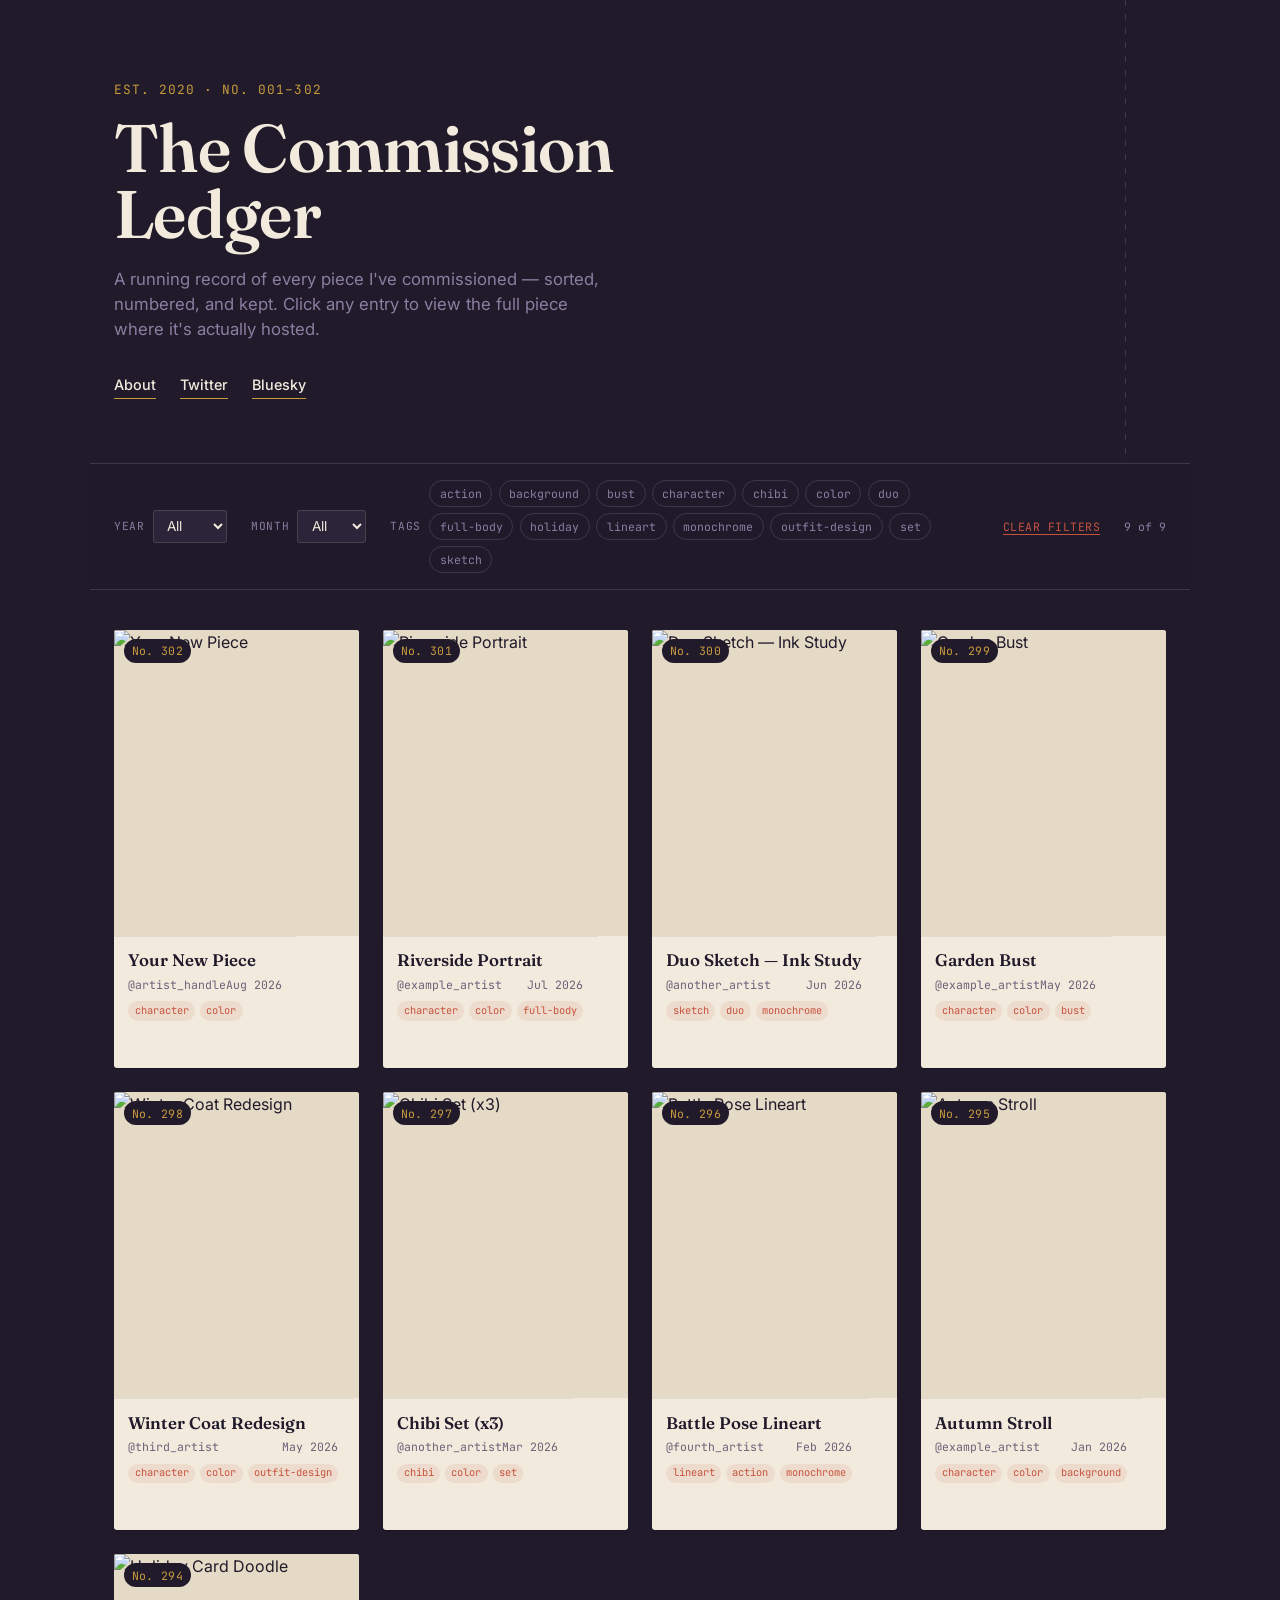
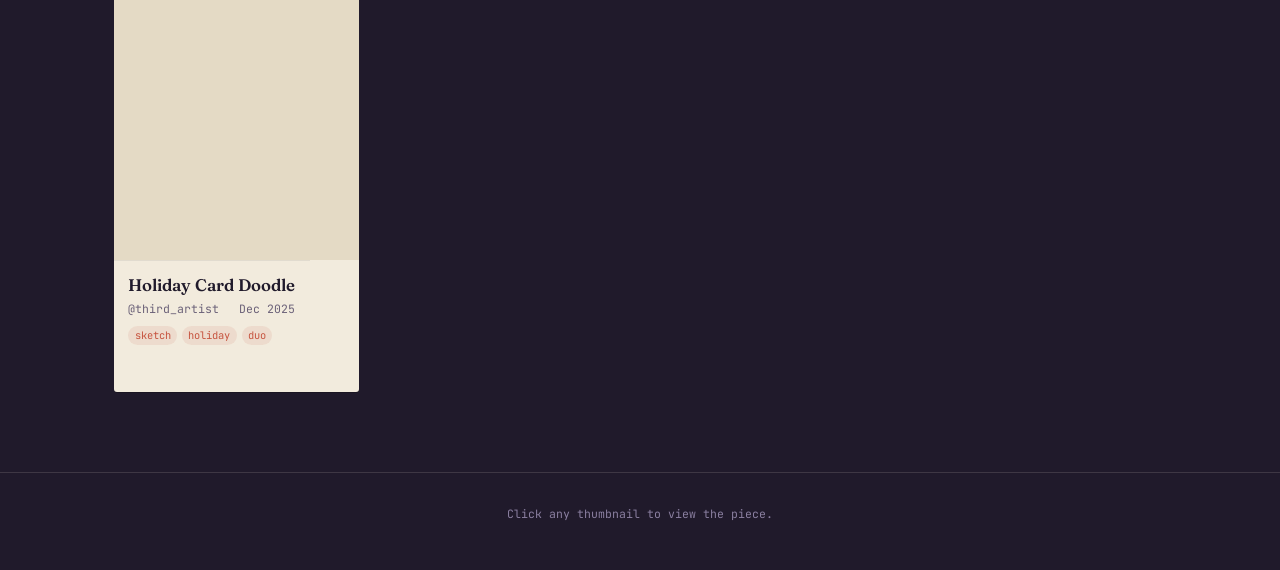
==== index.html @ 48deabec "Add files via upload" ====
<!DOCTYPE html>
<html lang="en">
<head>
<meta charset="UTF-8">
<meta name="viewport" content="width=device-width, initial-scale=1.0">
<title>The Commission Ledger</title>
<link rel="preconnect" href="https://fonts.googleapis.com">
<link rel="preconnect" href="https://fonts.gstatic.com" crossorigin>
<link href="https://fonts.googleapis.com/css2?family=Fraunces:ital,opsz,wght@0,9..144,400;0,9..144,600;1,9..144,500&family=Inter:wght@400;500;600&family=JetBrains+Mono:wght@400;500&display=swap" rel="stylesheet">
<link rel="stylesheet" href="styles.css">
</head>
<body>

<header class="hero">
  <div class="hero-inner">
    <p class="eyebrow">Est. 2020 · No. 001–<span id="latest-no">···</span></p>
    <h1>The Commission<br>Ledger</h1>
    <p class="hero-sub">A running record of every piece I've commissioned — sorted, numbered, and kept.
    Click any entry to view the full piece where it's actually hosted.</p>
    <div class="hero-links">
      <a href="#" class="hero-link">About</a>
      <a href="#" class="hero-link">Twitter</a>
      <a href="#" class="hero-link">Bluesky</a>
    </div>
  </div>
  <div class="ledger-spine" aria-hidden="true"></div>
</header>

<main>
  <nav class="filter-bar" id="filter-bar">
    <div class="filter-group">
      <label for="year-select">Year</label>
      <select id="year-select">
        <option value="">All</option>
      </select>
    </div>
    <div class="filter-group">
      <label for="month-select">Month</label>
      <select id="month-select">
        <option value="">All</option>
      </select>
    </div>
    <div class="filter-group tags-group">
      <label>Tags</label>
      <div id="tag-chips" class="tag-chips"></div>
    </div>
    <button id="clear-filters" class="clear-btn">Clear filters</button>
    <p class="result-count" id="result-count"></p>
  </nav>

  <section class="gallery" id="gallery" aria-live="polite"></section>

  <p class="empty-state" id="empty-state" hidden>Nothing matches those filters. Try clearing one.</p>
</main>

<footer class="site-footer">
  <p>Click any thumbnail to view the piece.</p>
</footer>

<div class="modal-overlay" id="modal-overlay" hidden>
  <div class="modal" role="dialog" aria-modal="true" aria-labelledby="modal-title">
    <button class="modal-close" id="modal-close" type="button" aria-label="Close">×</button>

    <div class="modal-image-wrap">
      <button class="modal-nav modal-prev" id="modal-prev" type="button" aria-label="Previous image">‹</button>
      <img class="modal-image" id="modal-image" src="" alt="">
      <button class="modal-nav modal-next" id="modal-next" type="button" aria-label="Next image">›</button>
    </div>

    <div class="modal-info">
      <div>
        <p class="modal-no" id="modal-no"></p>
        <h2 class="modal-title" id="modal-title"></h2>
        <p class="modal-meta" id="modal-meta"></p>
        <div class="modal-tags" id="modal-tags"></div>
      </div>
      <p class="modal-count" id="modal-count"></p>
    </div>
  </div>
</div>

<script src="script.js"></script>
</body>
</html>
---- styles.css ----
:root {
  --ink: #201a2b;
  --ink-soft: #2c2438;
  --paper: #f2ebdd;
  --paper-dim: #e4dac5;
  --gold: #c89b3c;
  --coral: #c6533e;
  --muted: #8a7fa0;
  --border: rgba(242, 235, 221, 0.14);
  --radius: 3px;
  --font-display: "Fraunces", serif;
  --font-body: "Inter", sans-serif;
  --font-mono: "JetBrains Mono", monospace;
}

* { box-sizing: border-box; }

html { scroll-behavior: smooth; }

body {
  margin: 0;
  background: var(--ink);
  color: var(--paper);
  font-family: var(--font-body);
  line-height: 1.5;
}

a { color: inherit; }

/* ---------- Hero ---------- */

.hero {
  position: relative;
  padding: 5rem 1.5rem 4rem;
  max-width: 1100px;
  margin: 0 auto;
  overflow: hidden;
}

.hero-inner { max-width: 640px; }

.eyebrow {
  font-family: var(--font-mono);
  font-size: 0.8rem;
  letter-spacing: 0.08em;
  color: var(--gold);
  text-transform: uppercase;
  margin: 0 0 1rem;
}

.hero h1 {
  font-family: var(--font-display);
  font-weight: 600;
  font-size: clamp(2.6rem, 6vw, 4.2rem);
  line-height: 0.98;
  margin: 0 0 1.25rem;
  letter-spacing: -0.01em;
}

.hero-sub {
  font-size: 1.05rem;
  color: var(--muted);
  max-width: 46ch;
  margin: 0 0 2rem;
}

.hero-links { display: flex; gap: 1.5rem; }

.hero-link {
  text-decoration: none;
  font-size: 0.9rem;
  font-weight: 500;
  border-bottom: 1px solid var(--gold);
  padding-bottom: 2px;
  color: var(--paper);
  transition: color 0.15s ease, border-color 0.15s ease;
}

.hero-link:hover { color: var(--gold); }

.ledger-spine {
  position: absolute;
  top: 0;
  bottom: 0;
  right: 4rem;
  width: 1px;
  background: repeating-linear-gradient(
    to bottom,
    var(--border) 0,
    var(--border) 6px,
    transparent 6px,
    transparent 14px
  );
  display: none;
}

@media (min-width: 900px) {
  .ledger-spine { display: block; }
}

/* ---------- Filter bar ---------- */

.filter-bar {
  position: sticky;
  top: 0;
  z-index: 10;
  display: flex;
  flex-wrap: wrap;
  align-items: center;
  gap: 1.5rem;
  padding: 1rem 1.5rem;
  max-width: 1100px;
  margin: 0 auto;
  background: rgba(32, 26, 43, 0.92);
  backdrop-filter: blur(6px);
  border-top: 1px solid var(--border);
  border-bottom: 1px solid var(--border);
}

.filter-group {
  display: flex;
  align-items: center;
  gap: 0.5rem;
}

.filter-group label {
  font-family: var(--font-mono);
  font-size: 0.7rem;
  text-transform: uppercase;
  letter-spacing: 0.06em;
  color: var(--muted);
}

select {
  background: var(--ink-soft);
  color: var(--paper);
  border: 1px solid var(--border);
  border-radius: var(--radius);
  padding: 0.4rem 0.6rem;
  font-family: var(--font-body);
  font-size: 0.85rem;
}

.tags-group { flex: 1 1 260px; }

.tag-chips { display: flex; flex-wrap: wrap; gap: 0.4rem; }

.chip {
  font-family: var(--font-mono);
  font-size: 0.72rem;
  padding: 0.3rem 0.6rem;
  border: 1px solid var(--border);
  border-radius: 999px;
  background: transparent;
  color: var(--muted);
  cursor: pointer;
  transition: all 0.15s ease;
}

.chip:hover { border-color: var(--gold); color: var(--paper); }

.chip.active {
  background: var(--gold);
  border-color: var(--gold);
  color: var(--ink);
}

.clear-btn {
  font-family: var(--font-mono);
  font-size: 0.72rem;
  text-transform: uppercase;
  letter-spacing: 0.04em;
  background: none;
  border: none;
  color: var(--coral);
  cursor: pointer;
  padding: 0.3rem 0;
  text-decoration: underline;
  text-underline-offset: 3px;
}

.result-count {
  margin: 0 0 0 auto;
  font-family: var(--font-mono);
  font-size: 0.72rem;
  color: var(--muted);
}

/* ---------- Gallery ---------- */

.gallery {
  max-width: 1100px;
  margin: 0 auto;
  padding: 2.5rem 1.5rem 5rem;
  display: grid;
  grid-template-columns: repeat(auto-fill, minmax(230px, 1fr));
  gap: 1.5rem;
}

.card {
  position: relative;
  background: var(--paper);
  color: var(--ink);
  border-radius: var(--radius);
  overflow: hidden;
  display: flex;
  flex-direction: column;
  text-decoration: none;
  box-shadow: 0 1px 0 rgba(0,0,0,0.2);
  transition: transform 0.18s ease, box-shadow 0.18s ease;
  border: none;
  padding: 0;
  text-align: left;
  font: inherit;
  cursor: pointer;
  width: 100%;
}

.card:hover {
  transform: translateY(-4px);
  box-shadow: 0 14px 28px rgba(0,0,0,0.35);
}

.card-no {
  position: absolute;
  top: 0.6rem;
  left: 0.6rem;
  z-index: 2;
  font-family: var(--font-mono);
  font-size: 0.72rem;
  background: var(--ink);
  color: var(--gold);
  padding: 0.2rem 0.5rem;
  border-radius: 999px;
  letter-spacing: 0.03em;
}

.card-thumb {
  width: 100%;
  aspect-ratio: 4 / 5;
  object-fit: cover;
  display: block;
  background: var(--paper-dim);
}

.card-body {
  padding: 0.85rem 0.9rem 1rem;
  border-top: 1px solid rgba(32,26,43,0.08);
  flex: 1;
  display: flex;
  flex-direction: column;
  gap: 0.35rem;
}

.card-title {
  font-family: var(--font-display);
  font-weight: 600;
  font-size: 1.05rem;
  line-height: 1.2;
  margin: 0;
}

.card-meta {
  font-family: var(--font-mono);
  font-size: 0.72rem;
  color: #6b6178;
  display: flex;
  justify-content: space-between;
}

.card-tags {
  display: flex;
  flex-wrap: wrap;
  gap: 0.3rem;
  margin-top: 0.15rem;
}

.card-tag {
  font-family: var(--font-mono);
  font-size: 0.65rem;
  color: var(--coral);
  background: rgba(198, 83, 62, 0.1);
  padding: 0.12rem 0.4rem;
  border-radius: 999px;
}

.card-view {
  margin-top: auto;
  padding-top: 0.5rem;
  font-family: var(--font-mono);
  font-size: 0.72rem;
  color: var(--muted-dark, #6b6178);
  opacity: 0;
  transform: translateX(-4px);
  transition: opacity 0.15s ease, transform 0.15s ease;
}

.card:hover .card-view { opacity: 1; transform: translateX(0); }

/* ---------- Modal ---------- */

.modal-overlay {
  position: fixed;
  inset: 0;
  z-index: 100;
  background: rgba(15, 12, 20, 0.85);
  display: flex;
  align-items: center;
  justify-content: center;
  padding: 2rem 1rem;
}

.modal-overlay[hidden] { display: none; }

.modal {
  position: relative;
  background: var(--ink-soft);
  border: 1px solid var(--border);
  border-radius: var(--radius);
  max-width: 900px;
  width: 100%;
  max-height: 90vh;
  display: flex;
  flex-direction: column;
  overflow: hidden;
}

.modal-close {
  position: absolute;
  top: 0.5rem;
  right: 0.75rem;
  z-index: 3;
  background: none;
  border: none;
  color: var(--paper);
  font-size: 2rem;
  line-height: 1;
  cursor: pointer;
  padding: 0.25rem 0.5rem;
}

.modal-close:hover { color: var(--gold); }

.modal-image-wrap {
  position: relative;
  background: var(--ink);
  display: flex;
  align-items: center;
  justify-content: center;
  min-height: 0;
  flex: 1;
}

.modal-image {
  max-width: 100%;
  max-height: 65vh;
  object-fit: contain;
  display: block;
}

.modal-nav {
  position: absolute;
  top: 50%;
  transform: translateY(-50%);
  background: rgba(32, 26, 43, 0.6);
  color: var(--paper);
  border: 1px solid var(--border);
  border-radius: 999px;
  width: 2.5rem;
  height: 2.5rem;
  font-size: 1.4rem;
  cursor: pointer;
  display: flex;
  align-items: center;
  justify-content: center;
  transition: background 0.15s ease;
}

.modal-nav:hover { background: rgba(200, 155, 60, 0.85); color: var(--ink); }

.modal-prev { left: 0.75rem; }
.modal-next { right: 0.75rem; }

.modal-nav[hidden] { display: none; }

.modal-info {
  padding: 1.1rem 1.25rem;
  display: flex;
  align-items: flex-end;
  justify-content: space-between;
  gap: 1rem;
  border-top: 1px solid var(--border);
}

.modal-no {
  font-family: var(--font-mono);
  font-size: 0.72rem;
  color: var(--gold);
  margin: 0 0 0.2rem;
}

.modal-title {
  font-family: var(--font-display);
  font-size: 1.4rem;
  margin: 0 0 0.3rem;
}

.modal-meta {
  font-family: var(--font-mono);
  font-size: 0.75rem;
  color: var(--muted);
  margin: 0 0 0.5rem;
}

.modal-tags {
  display: flex;
  flex-wrap: wrap;
  gap: 0.3rem;
}

.modal-count {
  font-family: var(--font-mono);
  font-size: 0.75rem;
  color: var(--muted);
  white-space: nowrap;
}

/* ---------- Empty state / footer ---------- */

.empty-state {
  text-align: center;
  color: var(--muted);
  font-family: var(--font-mono);
  font-size: 0.9rem;
  padding: 3rem 1.5rem 5rem;
}

.site-footer {
  border-top: 1px solid var(--border);
  padding: 2rem 1.5rem 3rem;
  text-align: center;
}

.site-footer p {
  font-family: var(--font-mono);
  font-size: 0.72rem;
  color: var(--muted);
  margin: 0;
}

/* ---------- Accessibility ---------- */

a:focus-visible,
button:focus-visible,
select:focus-visible {
  outline: 2px solid var(--gold);
  outline-offset: 2px;
}

@media (prefers-reduced-motion: reduce) {
  * { transition: none !important; }
  html { scroll-behavior: auto; }
}
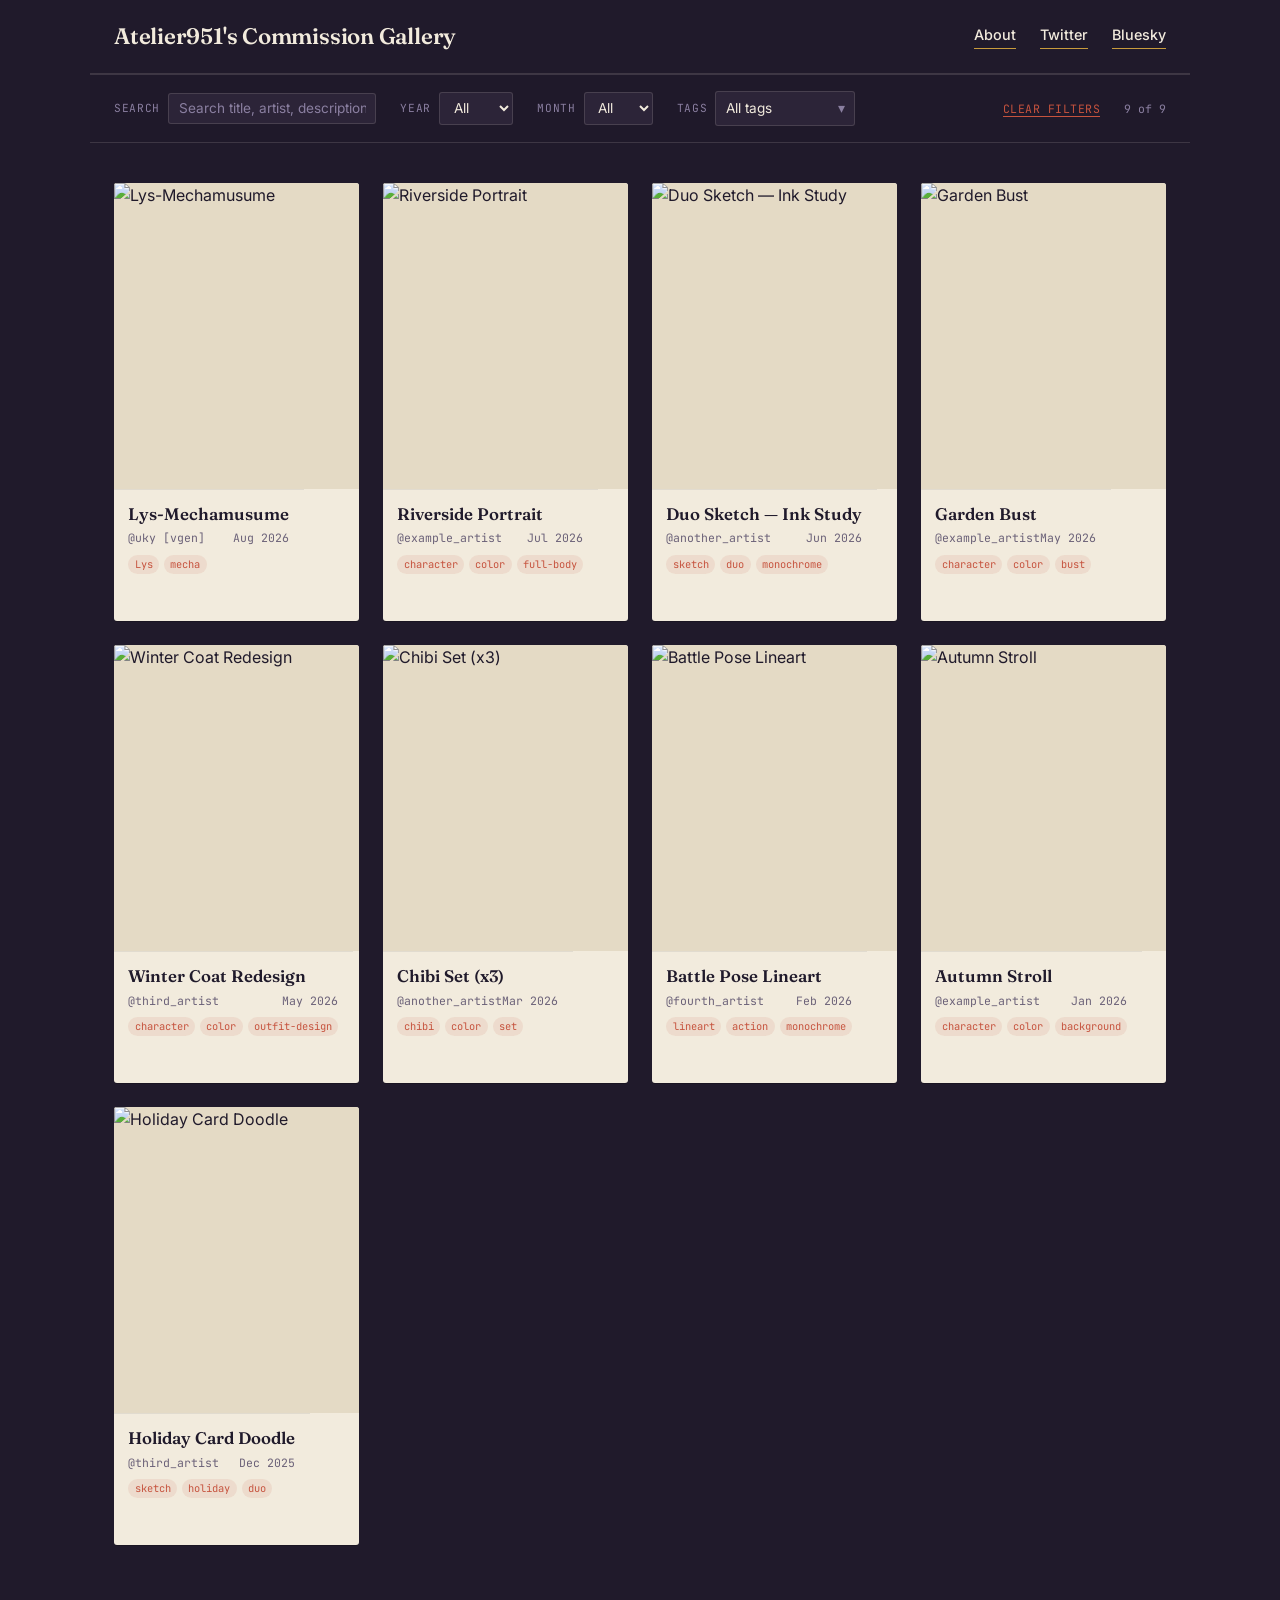
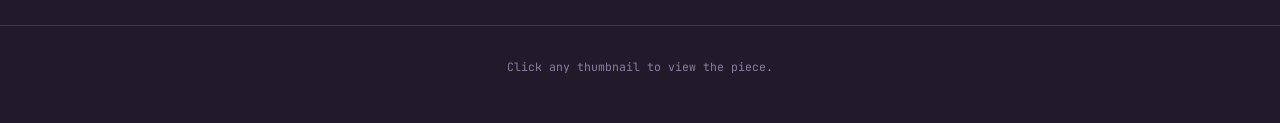
==== commit 3fc3aade: "Add files via upload" ====
--- a/index.html
+++ b/index.html
@@ -13,21 +13,21 @@
 
 <header class="hero">
   <div class="hero-inner">
-    <p class="eyebrow">Est. 2020 · No. 001–<span id="latest-no">···</span></p>
-    <h1>The Commission<br>Ledger</h1>
-    <p class="hero-sub">A running record of every piece I've commissioned — sorted, numbered, and kept.
-    Click any entry to view the full piece where it's actually hosted.</p>
+    <h1>Atelier951's Commission Gallery</h1>
     <div class="hero-links">
       <a href="#" class="hero-link">About</a>
       <a href="#" class="hero-link">Twitter</a>
       <a href="#" class="hero-link">Bluesky</a>
     </div>
   </div>
-  <div class="ledger-spine" aria-hidden="true"></div>
 </header>
 
 <main>
   <nav class="filter-bar" id="filter-bar">
+    <div class="filter-group search-group">
+      <label for="search-input">Search</label>
+      <input type="text" id="search-input" placeholder="Search title, artist, description…">
+    </div>
     <div class="filter-group">
       <label for="year-select">Year</label>
       <select id="year-select">
@@ -41,8 +41,11 @@
       </select>
     </div>
     <div class="filter-group tags-group">
-      <label>Tags</label>
-      <div id="tag-chips" class="tag-chips"></div>
+      <label id="tags-label">Tags</label>
+      <details class="tag-dropdown" id="tag-dropdown">
+        <summary id="tag-dropdown-summary">All tags</summary>
+        <div class="tag-menu" id="tag-menu"></div>
+      </details>
     </div>
     <button id="clear-filters" class="clear-btn">Clear filters</button>
     <p class="result-count" id="result-count"></p>
@@ -73,6 +76,7 @@
         <h2 class="modal-title" id="modal-title"></h2>
         <p class="modal-meta" id="modal-meta"></p>
         <div class="modal-tags" id="modal-tags"></div>
+        <p class="modal-description" id="modal-description"></p>
       </div>
       <p class="modal-count" id="modal-count"></p>
     </div>
--- a/styles.css
+++ b/styles.css
@@ -30,41 +30,31 @@
 /* ---------- Hero ---------- */
 
 .hero {
-  position: relative;
-  padding: 5rem 1.5rem 4rem;
+  padding: 1.5rem;
   max-width: 1100px;
   margin: 0 auto;
-  overflow: hidden;
-}
-
-.hero-inner { max-width: 640px; }
-
-.eyebrow {
-  font-family: var(--font-mono);
-  font-size: 0.8rem;
-  letter-spacing: 0.08em;
-  color: var(--gold);
-  text-transform: uppercase;
-  margin: 0 0 1rem;
+  border-bottom: 1px solid var(--border);
+}
+
+.hero-inner {
+  display: flex;
+  align-items: center;
+  justify-content: space-between;
+  gap: 1.5rem;
+  flex-wrap: wrap;
 }
 
 .hero h1 {
   font-family: var(--font-display);
   font-weight: 600;
-  font-size: clamp(2.6rem, 6vw, 4.2rem);
-  line-height: 0.98;
-  margin: 0 0 1.25rem;
+  font-size: 1.4rem;
+  line-height: 1;
+  margin: 0;
   letter-spacing: -0.01em;
-}
-
-.hero-sub {
-  font-size: 1.05rem;
-  color: var(--muted);
-  max-width: 46ch;
-  margin: 0 0 2rem;
-}
-
-.hero-links { display: flex; gap: 1.5rem; }
+  white-space: nowrap;
+}
+
+.hero-links { display: flex; gap: 1.5rem; flex-shrink: 0; }
 
 .hero-link {
   text-decoration: none;
@@ -77,26 +67,6 @@
 }
 
 .hero-link:hover { color: var(--gold); }
-
-.ledger-spine {
-  position: absolute;
-  top: 0;
-  bottom: 0;
-  right: 4rem;
-  width: 1px;
-  background: repeating-linear-gradient(
-    to bottom,
-    var(--border) 0,
-    var(--border) 6px,
-    transparent 6px,
-    transparent 14px
-  );
-  display: none;
-}
-
-@media (min-width: 900px) {
-  .ledger-spine { display: block; }
-}
 
 /* ---------- Filter bar ---------- */
 
@@ -143,27 +113,92 @@
 
 .tags-group { flex: 1 1 260px; }
 
-.tag-chips { display: flex; flex-wrap: wrap; gap: 0.4rem; }
-
-.chip {
-  font-family: var(--font-mono);
-  font-size: 0.72rem;
-  padding: 0.3rem 0.6rem;
-  border: 1px solid var(--border);
-  border-radius: 999px;
-  background: transparent;
-  color: var(--muted);
-  cursor: pointer;
-  transition: all 0.15s ease;
-}
-
-.chip:hover { border-color: var(--gold); color: var(--paper); }
-
-.chip.active {
-  background: var(--gold);
-  border-color: var(--gold);
-  color: var(--ink);
-}
+.search-group {
+  flex: 1 1 220px;
+}
+
+.search-group input {
+  width: 100%;
+  background: var(--ink-soft);
+  color: var(--paper);
+  border: 1px solid var(--border);
+  border-radius: var(--radius);
+  padding: 0.4rem 0.6rem;
+  font-family: var(--font-body);
+  font-size: 0.85rem;
+}
+
+.search-group input::placeholder { color: var(--muted); }
+
+.search-group input:focus-visible {
+  outline: 2px solid var(--gold);
+  outline-offset: 1px;
+}
+
+.tag-dropdown {
+  position: relative;
+}
+
+.tag-dropdown summary {
+  list-style: none;
+  cursor: pointer;
+  background: var(--ink-soft);
+  color: var(--paper);
+  border: 1px solid var(--border);
+  border-radius: var(--radius);
+  padding: 0.4rem 0.6rem;
+  font-family: var(--font-body);
+  font-size: 0.85rem;
+  min-width: 140px;
+  display: inline-block;
+}
+
+.tag-dropdown summary::-webkit-details-marker { display: none; }
+
+.tag-dropdown summary::after {
+  content: "▾";
+  float: right;
+  margin-left: 0.5rem;
+  color: var(--muted);
+}
+
+.tag-dropdown[open] summary::after { content: "▴"; }
+
+.tag-menu {
+  position: absolute;
+  top: calc(100% + 0.35rem);
+  left: 0;
+  z-index: 20;
+  background: var(--ink-soft);
+  border: 1px solid var(--border);
+  border-radius: var(--radius);
+  padding: 0.5rem;
+  min-width: 200px;
+  max-height: 260px;
+  overflow-y: auto;
+  display: flex;
+  flex-direction: column;
+  gap: 0.15rem;
+  box-shadow: 0 10px 24px rgba(0,0,0,0.4);
+}
+
+.tag-menu label {
+  display: flex;
+  align-items: center;
+  gap: 0.5rem;
+  font-family: var(--font-body);
+  font-size: 0.82rem;
+  color: var(--paper);
+  padding: 0.25rem 0.35rem;
+  border-radius: var(--radius);
+  cursor: pointer;
+  text-transform: none;
+  letter-spacing: normal;
+}
+
+.tag-menu label:hover { background: rgba(200, 155, 60, 0.12); }
+
+.tag-menu input[type="checkbox"] { accent-color: var(--gold); }
 
 .clear-btn {
   font-family: var(--font-mono);
@@ -221,20 +256,6 @@
   box-shadow: 0 14px 28px rgba(0,0,0,0.35);
 }
 
-.card-no {
-  position: absolute;
-  top: 0.6rem;
-  left: 0.6rem;
-  z-index: 2;
-  font-family: var(--font-mono);
-  font-size: 0.72rem;
-  background: var(--ink);
-  color: var(--gold);
-  padding: 0.2rem 0.5rem;
-  border-radius: 999px;
-  letter-spacing: 0.03em;
-}
-
 .card-thumb {
   width: 100%;
   aspect-ratio: 4 / 5;
@@ -317,9 +338,10 @@
   background: var(--ink-soft);
   border: 1px solid var(--border);
   border-radius: var(--radius);
-  max-width: 900px;
-  width: 100%;
-  max-height: 90vh;
+  width: 90vw;
+  height: 90vh;
+  max-width: none;
+  max-height: none;
   display: flex;
   flex-direction: column;
   overflow: hidden;
@@ -353,7 +375,7 @@
 
 .modal-image {
   max-width: 100%;
-  max-height: 65vh;
+  max-height: 100%;
   object-fit: contain;
   display: block;
 }
@@ -386,10 +408,13 @@
 .modal-info {
   padding: 1.1rem 1.25rem;
   display: flex;
-  align-items: flex-end;
+  align-items: flex-start;
   justify-content: space-between;
   gap: 1rem;
   border-top: 1px solid var(--border);
+  overflow-y: auto;
+  flex-shrink: 0;
+  max-height: 30vh;
 }
 
 .modal-no {
@@ -424,6 +449,17 @@
   color: var(--muted);
   white-space: nowrap;
 }
+
+.modal-description {
+  font-family: var(--font-body);
+  font-size: 0.85rem;
+  line-height: 1.55;
+  color: var(--paper);
+  margin: 0.65rem 0 0;
+  max-width: 60ch;
+}
+
+.modal-description:empty { display: none; }
 
 /* ---------- Empty state / footer ---------- */
 
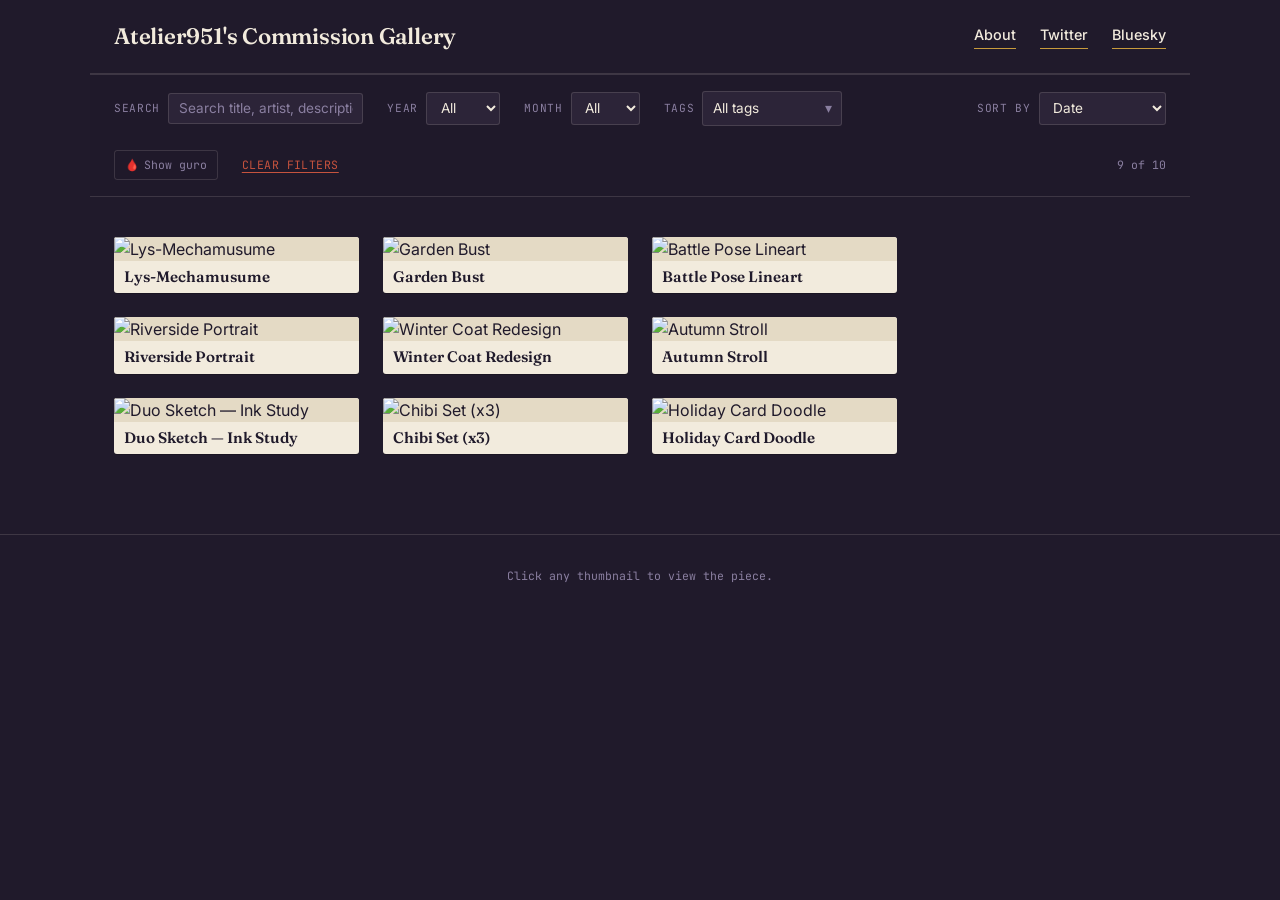
==== commit d2bd401c: "Add files via upload" ====
--- a/index.html
+++ b/index.html
@@ -3,7 +3,7 @@
 <head>
 <meta charset="UTF-8">
 <meta name="viewport" content="width=device-width, initial-scale=1.0">
-<title>The Commission Ledger</title>
+<title>Atelier951's Commissions</title>
 <link rel="preconnect" href="https://fonts.googleapis.com">
 <link rel="preconnect" href="https://fonts.gstatic.com" crossorigin>
 <link href="https://fonts.googleapis.com/css2?family=Fraunces:ital,opsz,wght@0,9..144,400;0,9..144,600;1,9..144,500&family=Inter:wght@400;500;600&family=JetBrains+Mono:wght@400;500&display=swap" rel="stylesheet">
@@ -15,8 +15,8 @@
   <div class="hero-inner">
     <h1>Atelier951's Commission Gallery</h1>
     <div class="hero-links">
-      <a href="#" class="hero-link">About</a>
-      <a href="#" class="hero-link">Twitter</a>
+      <a href="#" class="hero-link" id="about-link">About</a>
+      <a href="https://x.com/atelier951" class="hero-link" target="_blank" rel="noopener noreferrer">Twitter</a>
       <a href="#" class="hero-link">Bluesky</a>
     </div>
   </div>
@@ -47,6 +47,16 @@
         <div class="tag-menu" id="tag-menu"></div>
       </details>
     </div>
+    <div class="filter-group">
+      <label for="sort-select">Sort by</label>
+      <select id="sort-select">
+        <option value="date">Date</option>
+        <option value="id">Entry number</option>
+      </select>
+    </div>
+    <button id="guro-toggle" class="guro-btn" type="button" aria-pressed="false">
+      <span aria-hidden="true">🩸</span> Show guro
+    </button>
     <button id="clear-filters" class="clear-btn">Clear filters</button>
     <p class="result-count" id="result-count"></p>
   </nav>
@@ -77,12 +87,21 @@
         <p class="modal-meta" id="modal-meta"></p>
         <div class="modal-tags" id="modal-tags"></div>
         <p class="modal-description" id="modal-description"></p>
+        <p class="modal-source" id="modal-source" hidden><a id="modal-source-link" href="#" target="_blank" rel="noopener noreferrer">Source</a></p>
       </div>
       <p class="modal-count" id="modal-count"></p>
     </div>
   </div>
 </div>
 
+<div class="modal-overlay" id="about-overlay" hidden>
+  <div class="modal about-modal" role="dialog" aria-modal="true" aria-labelledby="about-title">
+    <button class="modal-close" id="about-close" type="button" aria-label="Close">×</button>
+    <h2 class="about-title" id="about-title">About</h2>
+    <p class="about-text">Hello! I'm atelier951, a connoisseur and commissioner of art. (I'm also a part time artist that makes Helltaker sprites). I enjoy getting art of my OC's getting into lewd hijinks, so I hope you enjoy what you see. Feel free to reach out to me if you want to do a collab!</p>
+  </div>
+</div>
+
 <script src="script.js"></script>
 </body>
 </html>
--- a/styles.css
+++ b/styles.css
@@ -200,6 +200,29 @@
 
 .tag-menu input[type="checkbox"] { accent-color: var(--gold); }
 
+.guro-btn {
+  font-family: var(--font-mono);
+  font-size: 0.72rem;
+  display: inline-flex;
+  align-items: center;
+  gap: 0.35rem;
+  background: transparent;
+  border: 1px solid var(--border);
+  border-radius: var(--radius);
+  color: var(--muted);
+  padding: 0.4rem 0.6rem;
+  cursor: pointer;
+  transition: all 0.15s ease;
+}
+
+.guro-btn:hover { border-color: var(--coral); color: var(--paper); }
+
+.guro-btn[aria-pressed="true"] {
+  background: rgba(198, 83, 62, 0.18);
+  border-color: var(--coral);
+  color: var(--paper);
+}
+
 .clear-btn {
   font-family: var(--font-mono);
   font-size: 0.72rem;
@@ -227,9 +250,8 @@
   max-width: 1100px;
   margin: 0 auto;
   padding: 2.5rem 1.5rem 5rem;
-  display: grid;
-  grid-template-columns: repeat(auto-fill, minmax(230px, 1fr));
-  gap: 1.5rem;
+  columns: 4 230px;
+  column-gap: 1.5rem;
 }
 
 .card {
@@ -238,8 +260,7 @@
   color: var(--ink);
   border-radius: var(--radius);
   overflow: hidden;
-  display: flex;
-  flex-direction: column;
+  display: block;
   text-decoration: none;
   box-shadow: 0 1px 0 rgba(0,0,0,0.2);
   transition: transform 0.18s ease, box-shadow 0.18s ease;
@@ -249,6 +270,8 @@
   font: inherit;
   cursor: pointer;
   width: 100%;
+  break-inside: avoid;
+  margin-bottom: 1.5rem;
 }
 
 .card:hover {
@@ -258,42 +281,21 @@
 
 .card-thumb {
   width: 100%;
-  aspect-ratio: 4 / 5;
-  object-fit: cover;
+  height: auto;
   display: block;
   background: var(--paper-dim);
 }
 
 .card-body {
-  padding: 0.85rem 0.9rem 1rem;
-  border-top: 1px solid rgba(32,26,43,0.08);
-  flex: 1;
-  display: flex;
-  flex-direction: column;
-  gap: 0.35rem;
+  padding: 0.45rem 0.6rem;
 }
 
 .card-title {
   font-family: var(--font-display);
   font-weight: 600;
-  font-size: 1.05rem;
+  font-size: 0.95rem;
   line-height: 1.2;
   margin: 0;
-}
-
-.card-meta {
-  font-family: var(--font-mono);
-  font-size: 0.72rem;
-  color: #6b6178;
-  display: flex;
-  justify-content: space-between;
-}
-
-.card-tags {
-  display: flex;
-  flex-wrap: wrap;
-  gap: 0.3rem;
-  margin-top: 0.15rem;
 }
 
 .card-tag {
@@ -304,19 +306,6 @@
   padding: 0.12rem 0.4rem;
   border-radius: 999px;
 }
-
-.card-view {
-  margin-top: auto;
-  padding-top: 0.5rem;
-  font-family: var(--font-mono);
-  font-size: 0.72rem;
-  color: var(--muted-dark, #6b6178);
-  opacity: 0;
-  transform: translateX(-4px);
-  transition: opacity 0.15s ease, transform 0.15s ease;
-}
-
-.card:hover .card-view { opacity: 1; transform: translateX(0); }
 
 /* ---------- Modal ---------- */
 
@@ -461,6 +450,45 @@
 
 .modal-description:empty { display: none; }
 
+.modal-source {
+  margin: 0.65rem 0 0;
+  font-family: var(--font-mono);
+  font-size: 0.78rem;
+}
+
+.modal-source a {
+  color: var(--gold);
+  text-decoration: underline;
+  text-underline-offset: 2px;
+}
+
+.modal-source[hidden] { display: none; }
+
+/* ---------- About modal ---------- */
+
+.about-modal {
+  width: min(520px, 90vw);
+  height: auto;
+  max-height: 80vh;
+  padding: 2.25rem 2rem 2rem;
+  overflow-y: auto;
+}
+
+.about-title {
+  font-family: var(--font-display);
+  font-size: 1.5rem;
+  margin: 0 0 1rem;
+  color: var(--paper);
+}
+
+.about-text {
+  font-family: var(--font-body);
+  font-size: 0.95rem;
+  line-height: 1.6;
+  color: var(--paper);
+  margin: 0;
+}
+
 /* ---------- Empty state / footer ---------- */
 
 .empty-state {
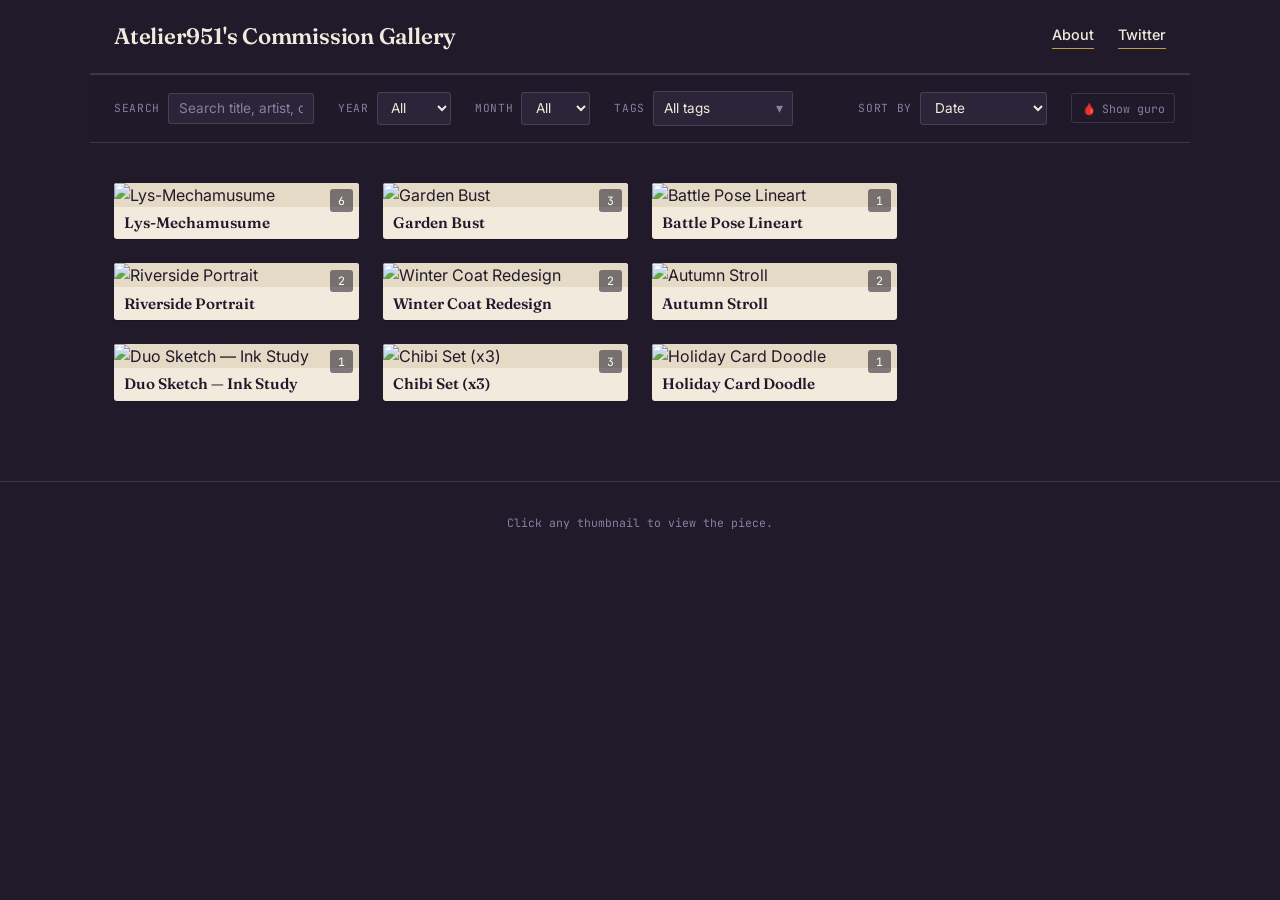
==== commit cd48ecdb: "Add files via upload" ====
--- a/index.html
+++ b/index.html
@@ -17,7 +17,6 @@
     <div class="hero-links">
       <a href="#" class="hero-link" id="about-link">About</a>
       <a href="https://x.com/atelier951" class="hero-link" target="_blank" rel="noopener noreferrer">Twitter</a>
-      <a href="#" class="hero-link">Bluesky</a>
     </div>
   </div>
 </header>
--- a/styles.css
+++ b/styles.css
@@ -75,7 +75,7 @@
   top: 0;
   z-index: 10;
   display: flex;
-  flex-wrap: wrap;
+  flex-wrap: nowrap;
   align-items: center;
   gap: 1.5rem;
   padding: 1rem 1.5rem;
@@ -85,12 +85,14 @@
   backdrop-filter: blur(6px);
   border-top: 1px solid var(--border);
   border-bottom: 1px solid var(--border);
+  overflow-x: auto;
 }
 
 .filter-group {
   display: flex;
   align-items: center;
   gap: 0.5rem;
+  flex-shrink: 0;
 }
 
 .filter-group label {
@@ -111,10 +113,11 @@
   font-size: 0.85rem;
 }
 
-.tags-group { flex: 1 1 260px; }
+.tags-group { flex: 0 1 220px; flex-shrink: 0; }
 
 .search-group {
-  flex: 1 1 220px;
+  flex: 0 1 200px;
+  flex-shrink: 0;
 }
 
 .search-group input {
@@ -213,6 +216,8 @@
   padding: 0.4rem 0.6rem;
   cursor: pointer;
   transition: all 0.15s ease;
+  flex-shrink: 0;
+  white-space: nowrap;
 }
 
 .guro-btn:hover { border-color: var(--coral); color: var(--paper); }
@@ -235,6 +240,8 @@
   padding: 0.3rem 0;
   text-decoration: underline;
   text-underline-offset: 3px;
+  flex-shrink: 0;
+  white-space: nowrap;
 }
 
 .result-count {
@@ -242,6 +249,8 @@
   font-family: var(--font-mono);
   font-size: 0.72rem;
   color: var(--muted);
+  flex-shrink: 0;
+  white-space: nowrap;
 }
 
 /* ---------- Gallery ---------- */
@@ -279,11 +288,32 @@
   box-shadow: 0 14px 28px rgba(0,0,0,0.35);
 }
 
+.card-thumb-wrap {
+  position: relative;
+}
+
 .card-thumb {
   width: 100%;
   height: auto;
   display: block;
   background: var(--paper-dim);
+}
+
+.card-image-count {
+  position: absolute;
+  top: 0.4rem;
+  right: 0.4rem;
+  min-width: 1.4rem;
+  height: 1.4rem;
+  padding: 0 0.3rem;
+  background: rgba(32, 26, 43, 0.55);
+  color: #fff;
+  font-family: var(--font-mono);
+  font-size: 0.72rem;
+  border-radius: 3px;
+  display: flex;
+  align-items: center;
+  justify-content: center;
 }
 
 .card-body {
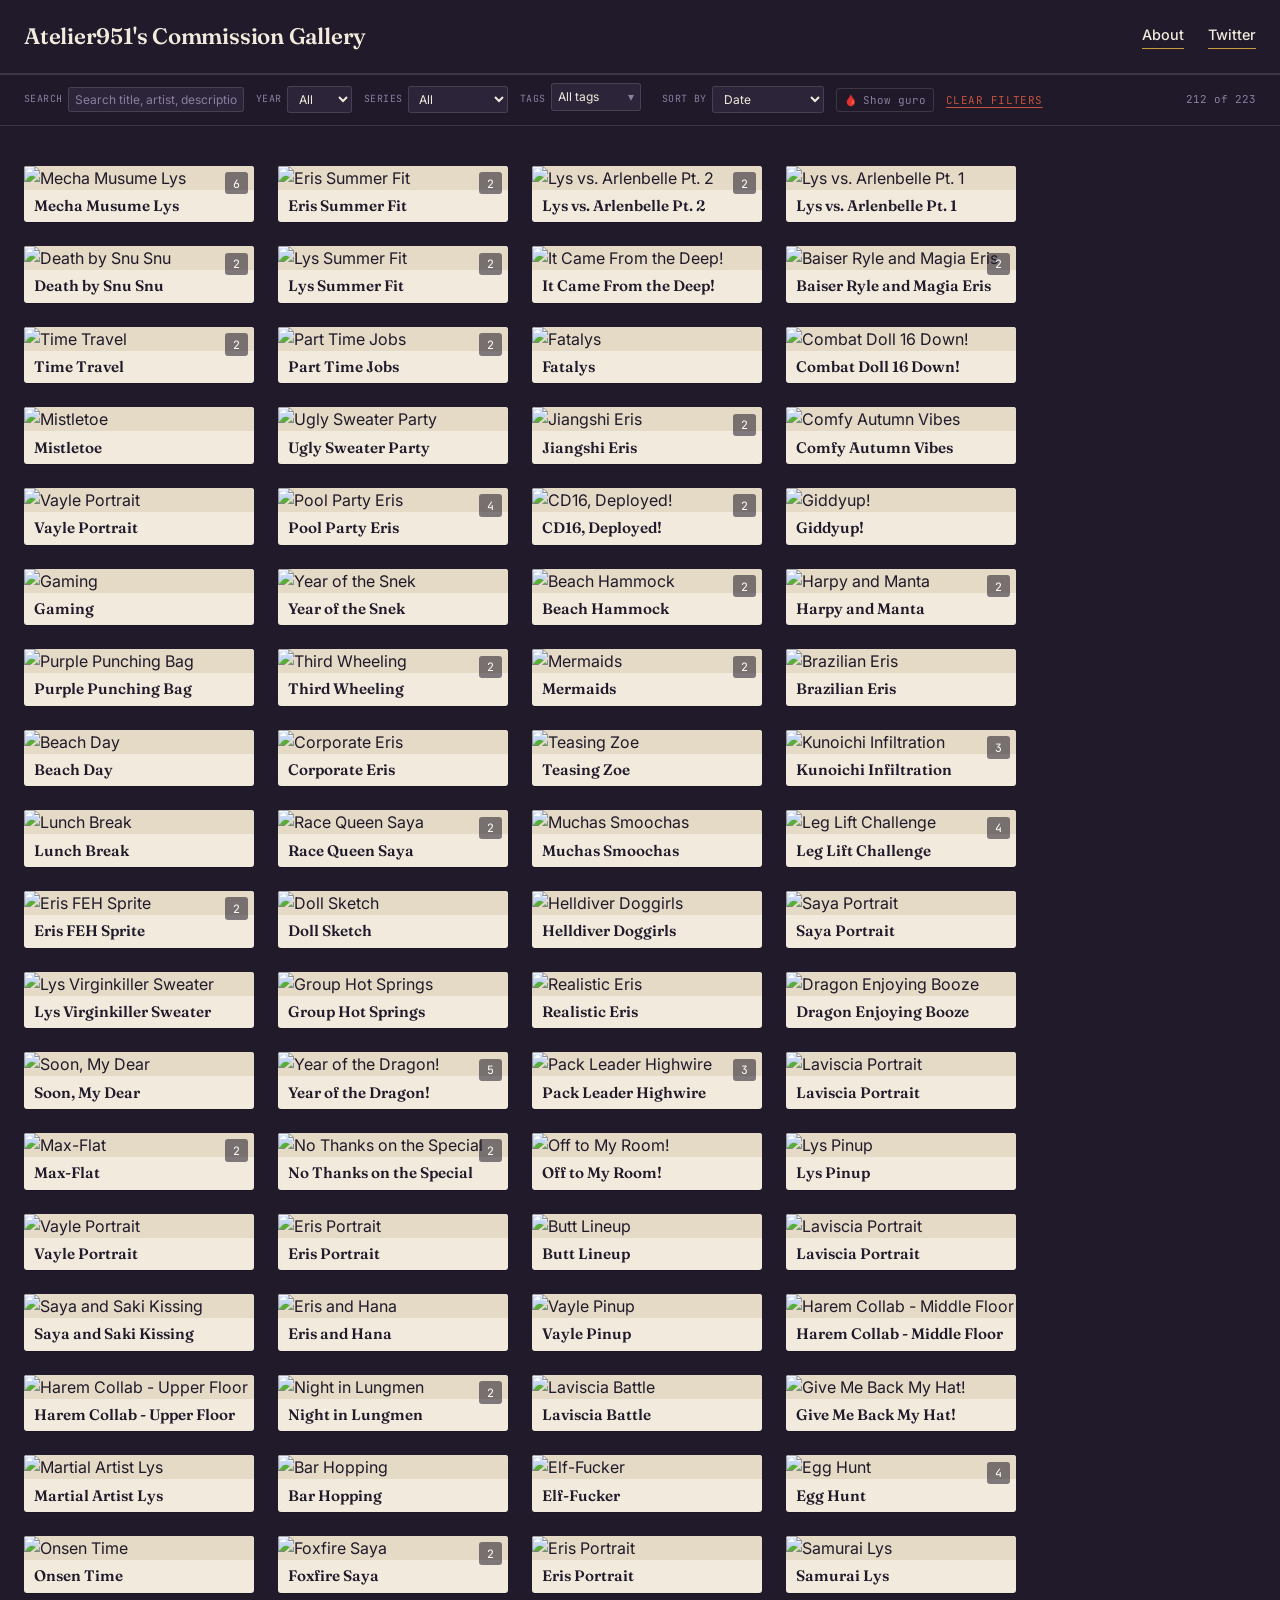
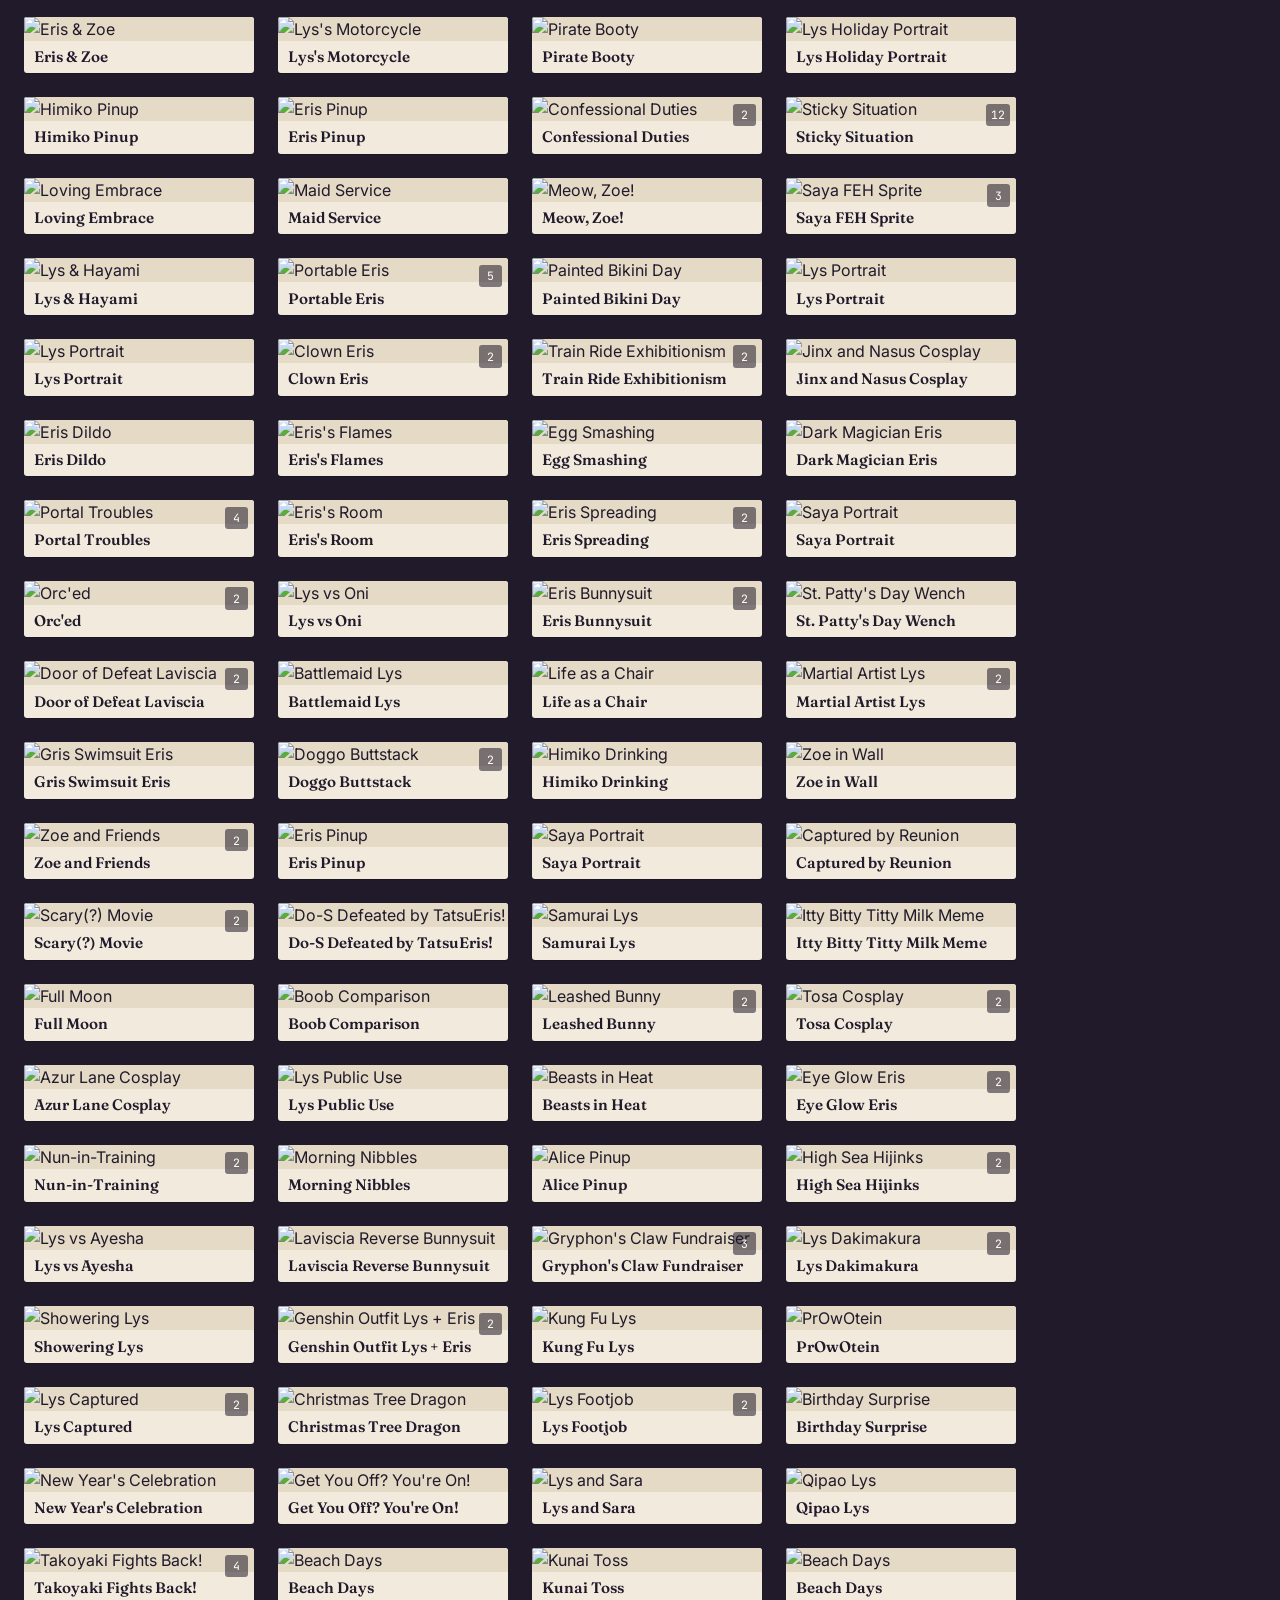
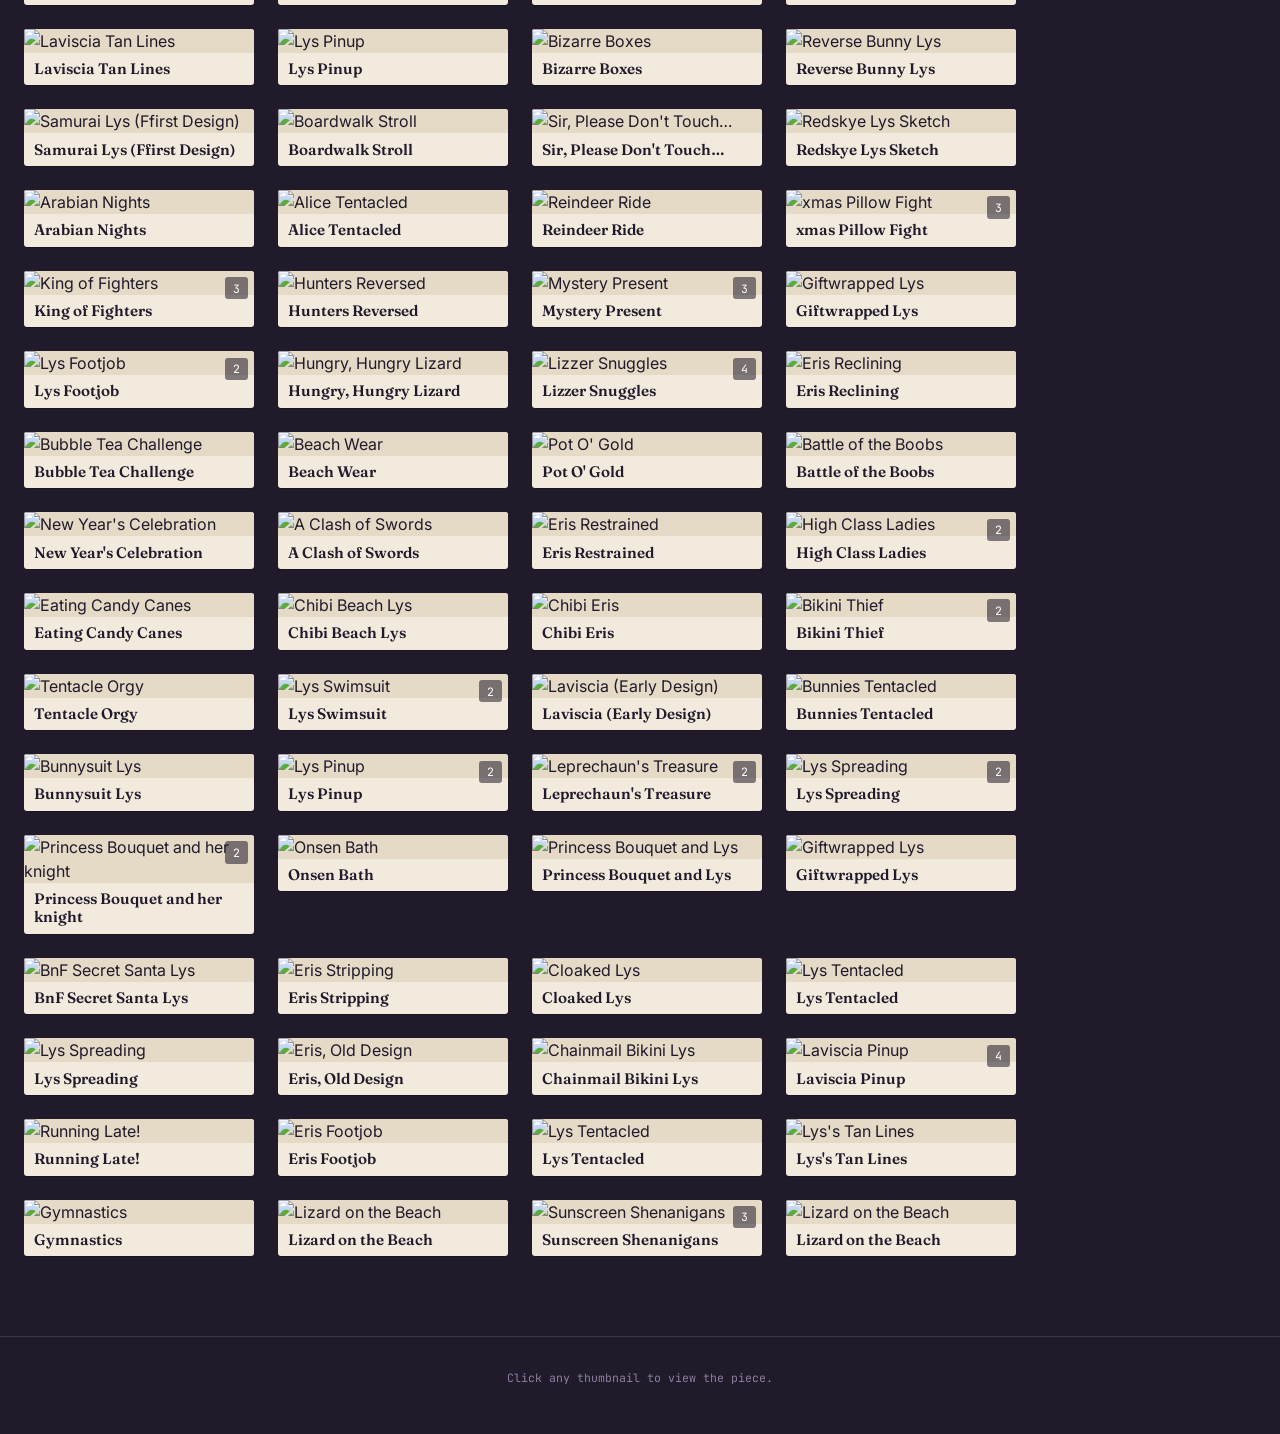
==== commit 5a4d8d2d: "Add files via upload" ====
--- a/index.html
+++ b/index.html
@@ -34,8 +34,8 @@
       </select>
     </div>
     <div class="filter-group">
-      <label for="month-select">Month</label>
-      <select id="month-select">
+      <label for="series-select">Series</label>
+      <select id="series-select">
         <option value="">All</option>
       </select>
     </div>
--- a/styles.css
+++ b/styles.css
@@ -31,7 +31,7 @@
 
 .hero {
   padding: 1.5rem;
-  max-width: 1100px;
+  max-width: 1548px;
   margin: 0 auto;
   border-bottom: 1px solid var(--border);
 }
@@ -77,30 +77,31 @@
   display: flex;
   flex-wrap: nowrap;
   align-items: center;
-  gap: 1.5rem;
-  padding: 1rem 1.5rem;
-  max-width: 1100px;
+  gap: 0.75rem;
+  padding: 0.5rem 1.5rem;
+  max-width: 1548px;
   margin: 0 auto;
   background: rgba(32, 26, 43, 0.92);
   backdrop-filter: blur(6px);
   border-top: 1px solid var(--border);
   border-bottom: 1px solid var(--border);
-  overflow-x: auto;
 }
 
 .filter-group {
   display: flex;
   align-items: center;
-  gap: 0.5rem;
-  flex-shrink: 0;
+  gap: 0.35rem;
+  flex-shrink: 1;
+  min-width: 0;
 }
 
 .filter-group label {
   font-family: var(--font-mono);
-  font-size: 0.7rem;
+  font-size: 0.62rem;
   text-transform: uppercase;
-  letter-spacing: 0.06em;
-  color: var(--muted);
+  letter-spacing: 0.04em;
+  color: var(--muted);
+  white-space: nowrap;
 }
 
 select {
@@ -108,27 +109,28 @@
   color: var(--paper);
   border: 1px solid var(--border);
   border-radius: var(--radius);
-  padding: 0.4rem 0.6rem;
-  font-family: var(--font-body);
-  font-size: 0.85rem;
-}
-
-.tags-group { flex: 0 1 220px; flex-shrink: 0; }
+  padding: 0.25rem 0.4rem;
+  font-family: var(--font-body);
+  font-size: 0.75rem;
+}
+
+.tags-group { flex: 0 1 130px; min-width: 0; }
 
 .search-group {
-  flex: 0 1 200px;
-  flex-shrink: 0;
+  flex: 0 0 220px;
+  min-width: 0;
 }
 
 .search-group input {
   width: 100%;
+  min-width: 0;
   background: var(--ink-soft);
   color: var(--paper);
   border: 1px solid var(--border);
   border-radius: var(--radius);
-  padding: 0.4rem 0.6rem;
-  font-family: var(--font-body);
-  font-size: 0.85rem;
+  padding: 0.25rem 0.4rem;
+  font-family: var(--font-body);
+  font-size: 0.75rem;
 }
 
 .search-group input::placeholder { color: var(--muted); }
@@ -140,6 +142,7 @@
 
 .tag-dropdown {
   position: relative;
+  min-width: 0;
 }
 
 .tag-dropdown summary {
@@ -149,11 +152,14 @@
   color: var(--paper);
   border: 1px solid var(--border);
   border-radius: var(--radius);
-  padding: 0.4rem 0.6rem;
-  font-family: var(--font-body);
-  font-size: 0.85rem;
-  min-width: 140px;
+  padding: 0.25rem 0.4rem;
+  font-family: var(--font-body);
+  font-size: 0.75rem;
+  min-width: 90px;
   display: inline-block;
+  white-space: nowrap;
+  overflow: hidden;
+  text-overflow: ellipsis;
 }
 
 .tag-dropdown summary::-webkit-details-marker { display: none; }
@@ -161,7 +167,7 @@
 .tag-dropdown summary::after {
   content: "▾";
   float: right;
-  margin-left: 0.5rem;
+  margin-left: 0.4rem;
   color: var(--muted);
 }
 
@@ -205,15 +211,15 @@
 
 .guro-btn {
   font-family: var(--font-mono);
-  font-size: 0.72rem;
+  font-size: 0.68rem;
   display: inline-flex;
   align-items: center;
-  gap: 0.35rem;
+  gap: 0.3rem;
   background: transparent;
   border: 1px solid var(--border);
   border-radius: var(--radius);
   color: var(--muted);
-  padding: 0.4rem 0.6rem;
+  padding: 0.25rem 0.45rem;
   cursor: pointer;
   transition: all 0.15s ease;
   flex-shrink: 0;
@@ -230,14 +236,14 @@
 
 .clear-btn {
   font-family: var(--font-mono);
-  font-size: 0.72rem;
+  font-size: 0.68rem;
   text-transform: uppercase;
   letter-spacing: 0.04em;
   background: none;
   border: none;
   color: var(--coral);
   cursor: pointer;
-  padding: 0.3rem 0;
+  padding: 0.25rem 0;
   text-decoration: underline;
   text-underline-offset: 3px;
   flex-shrink: 0;
@@ -247,7 +253,7 @@
 .result-count {
   margin: 0 0 0 auto;
   font-family: var(--font-mono);
-  font-size: 0.72rem;
+  font-size: 0.68rem;
   color: var(--muted);
   flex-shrink: 0;
   white-space: nowrap;
@@ -256,11 +262,15 @@
 /* ---------- Gallery ---------- */
 
 .gallery {
-  max-width: 1100px;
+  max-width: 1548px;
   margin: 0 auto;
   padding: 2.5rem 1.5rem 5rem;
-  columns: 4 230px;
-  column-gap: 1.5rem;
+  display: grid;
+  grid-template-columns: repeat(auto-fill, 230px);
+  grid-auto-rows: max-content;
+  align-items: start;
+  justify-content: start;
+  gap: 1.5rem;
 }
 
 .card {
@@ -279,8 +289,6 @@
   font: inherit;
   cursor: pointer;
   width: 100%;
-  break-inside: avoid;
-  margin-bottom: 1.5rem;
 }
 
 .card:hover {
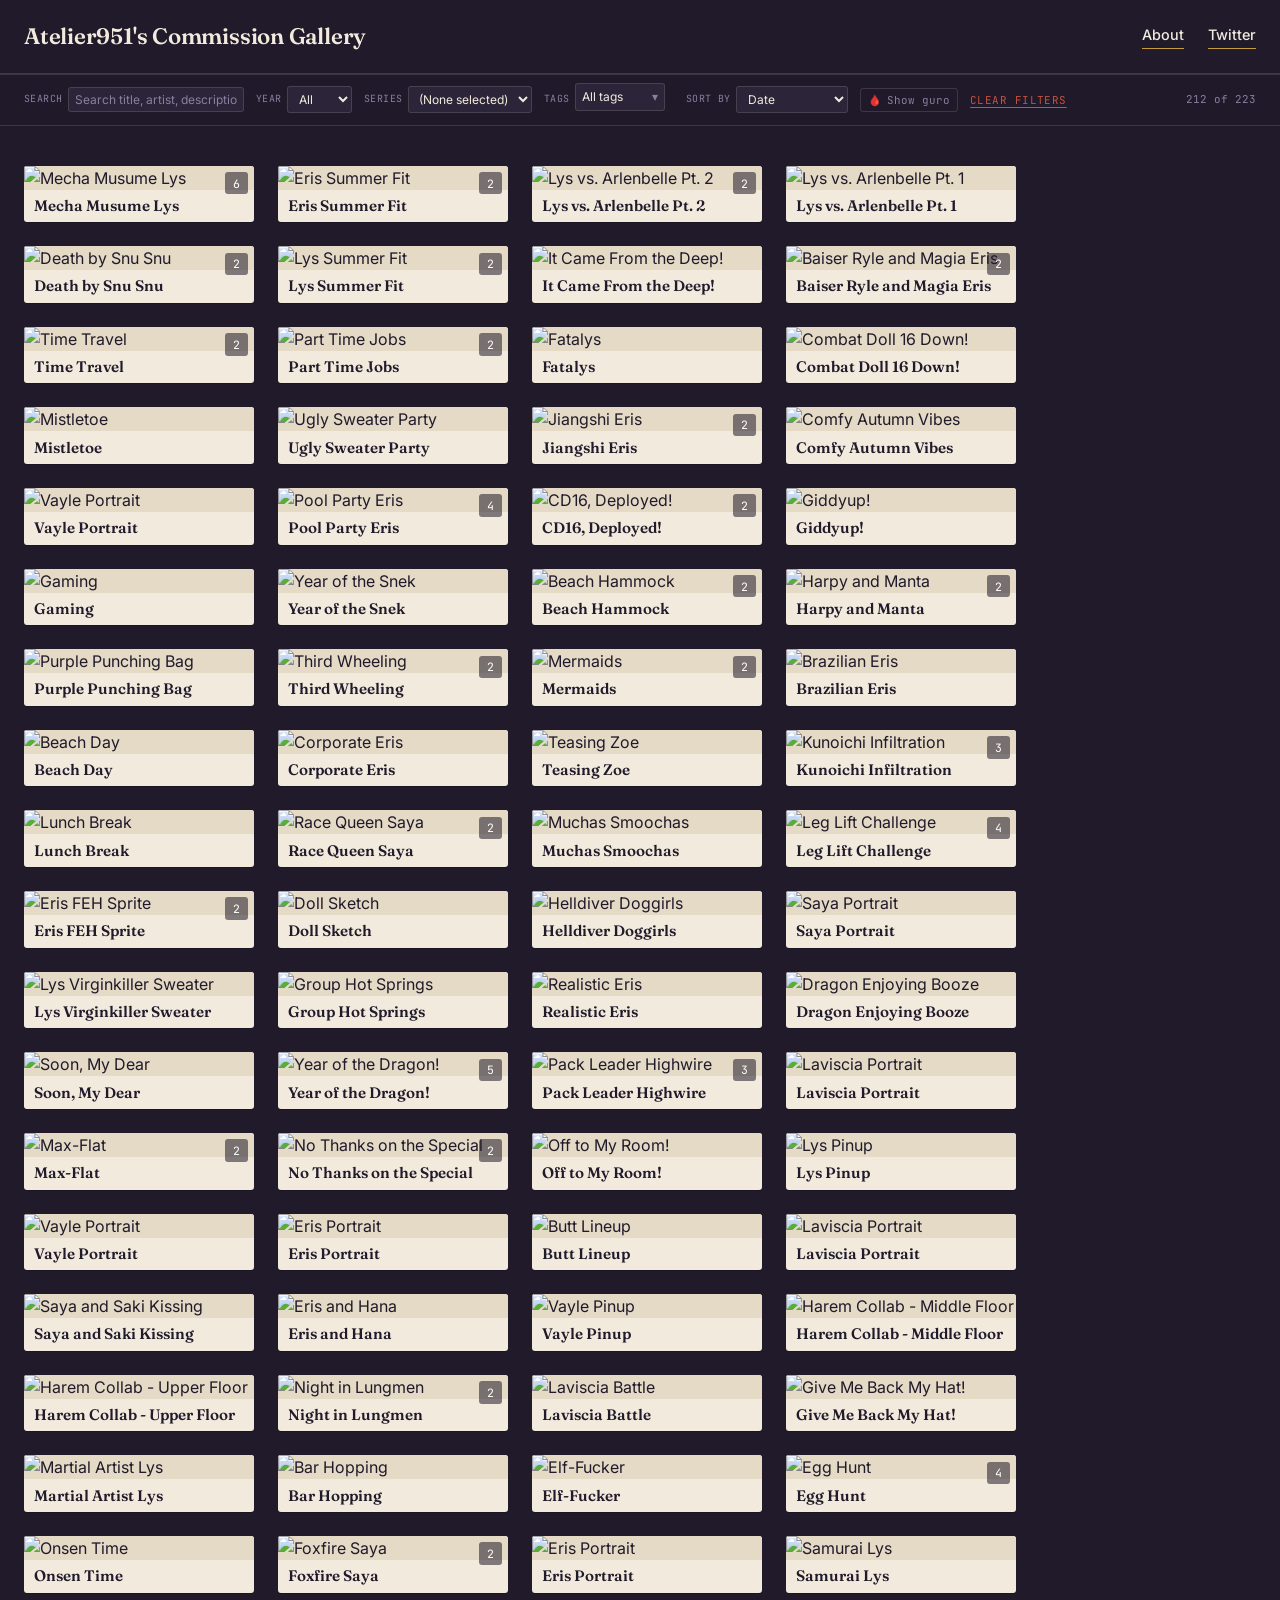
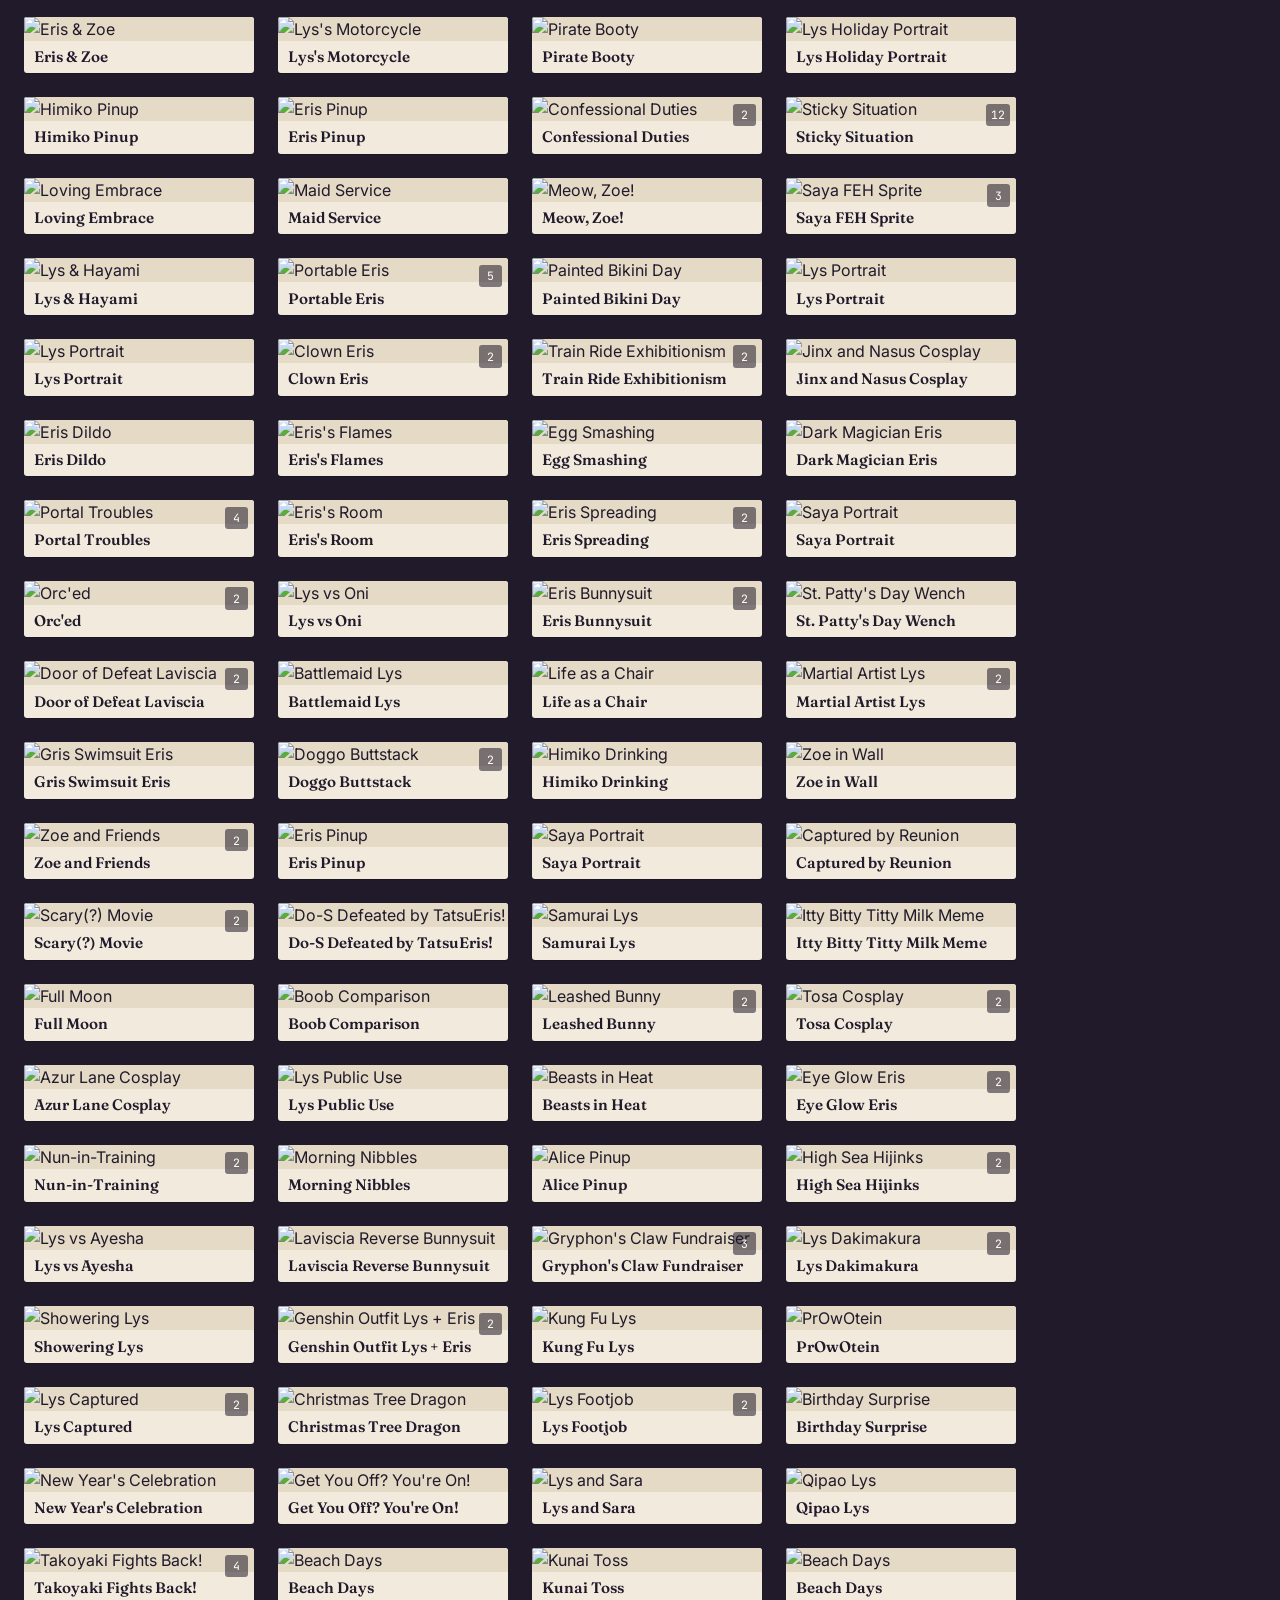
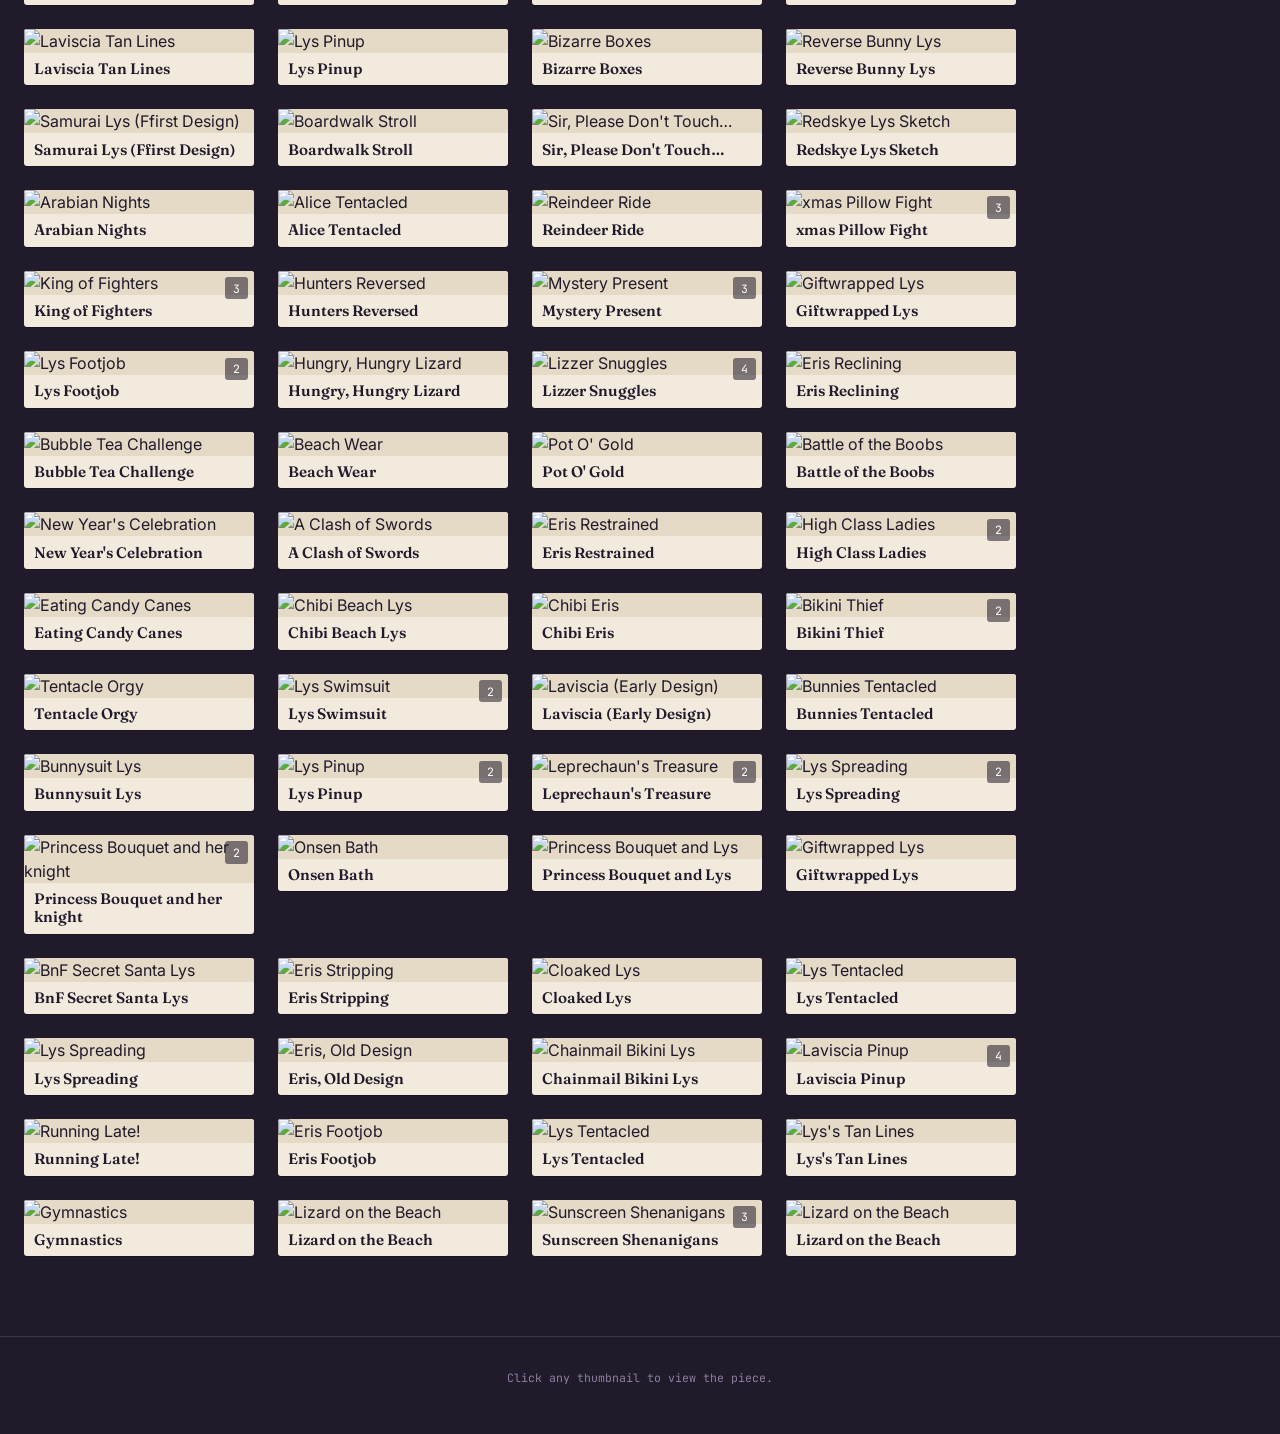
==== commit bf1688e8: "Add files via upload" ====
--- a/index.html
+++ b/index.html
@@ -36,7 +36,7 @@
     <div class="filter-group">
       <label for="series-select">Series</label>
       <select id="series-select">
-        <option value="">All</option>
+        <option value="">(None selected)</option>
       </select>
     </div>
     <div class="filter-group tags-group">
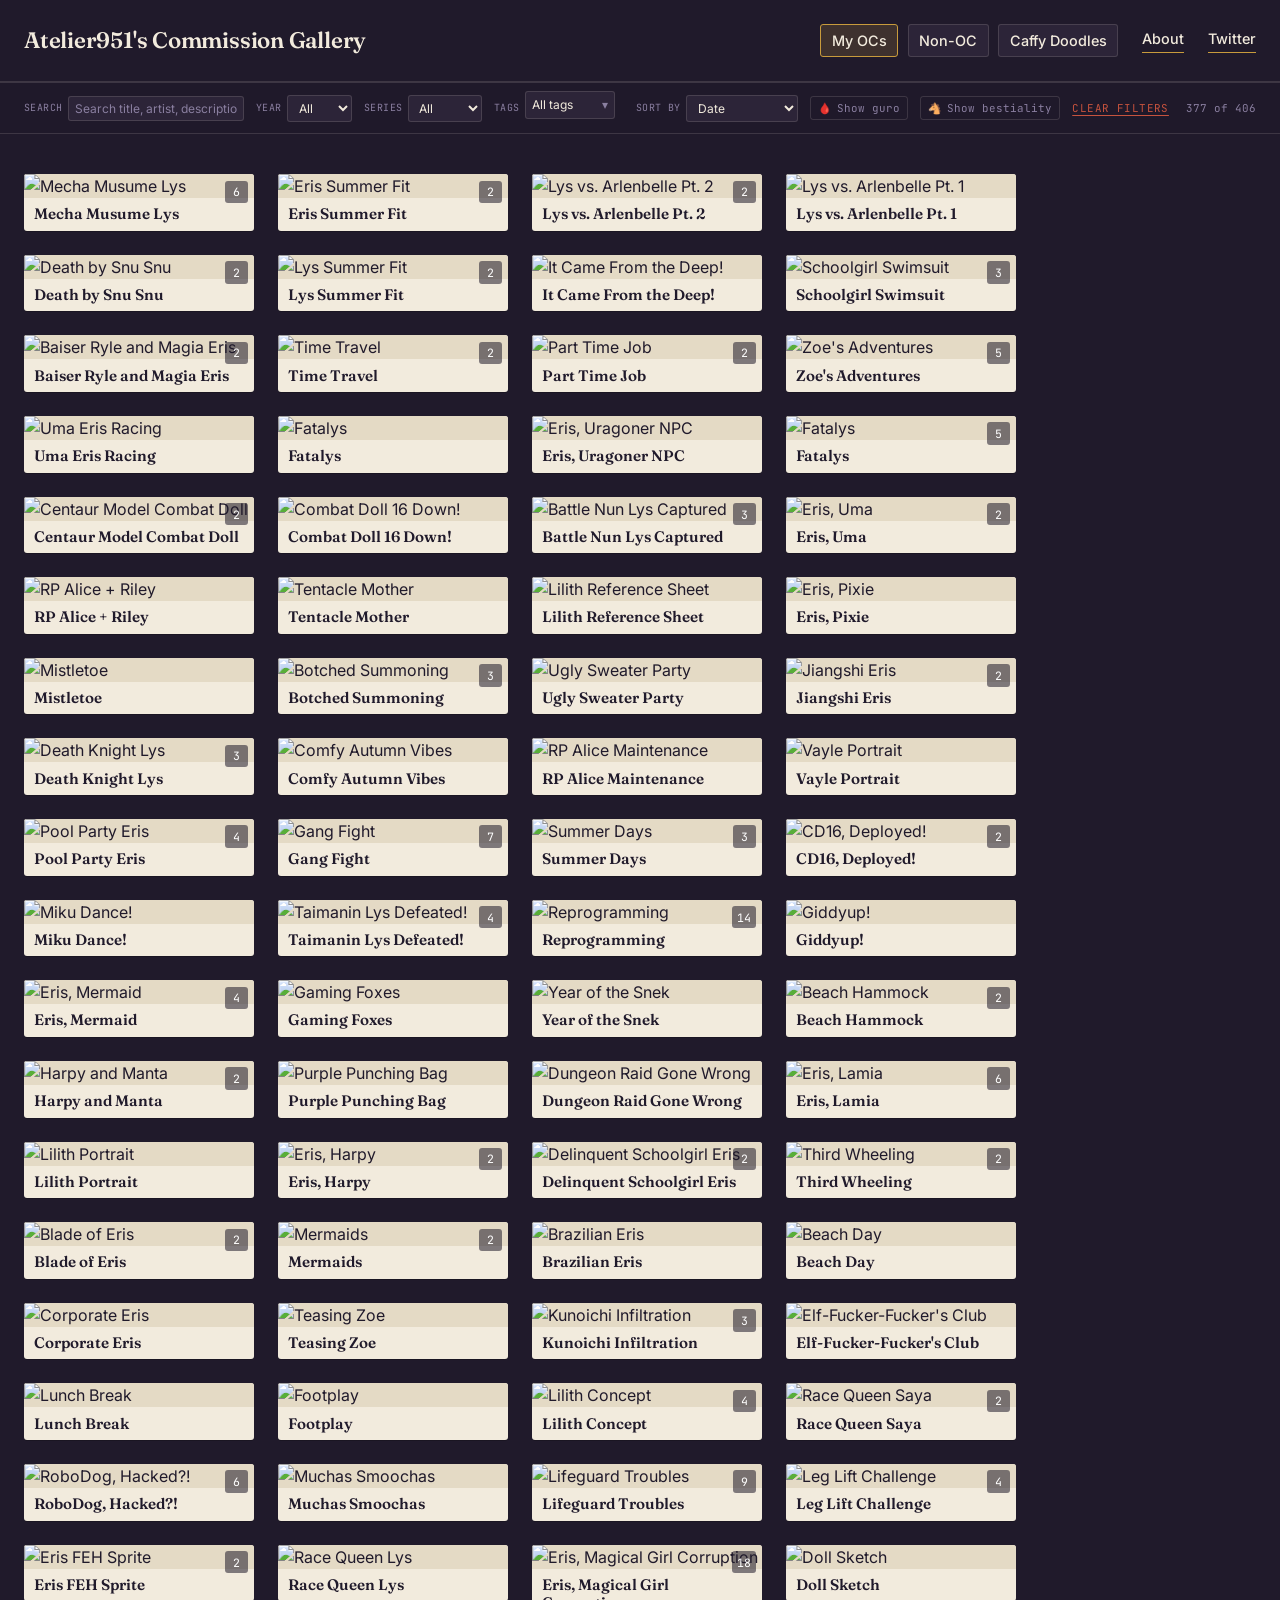
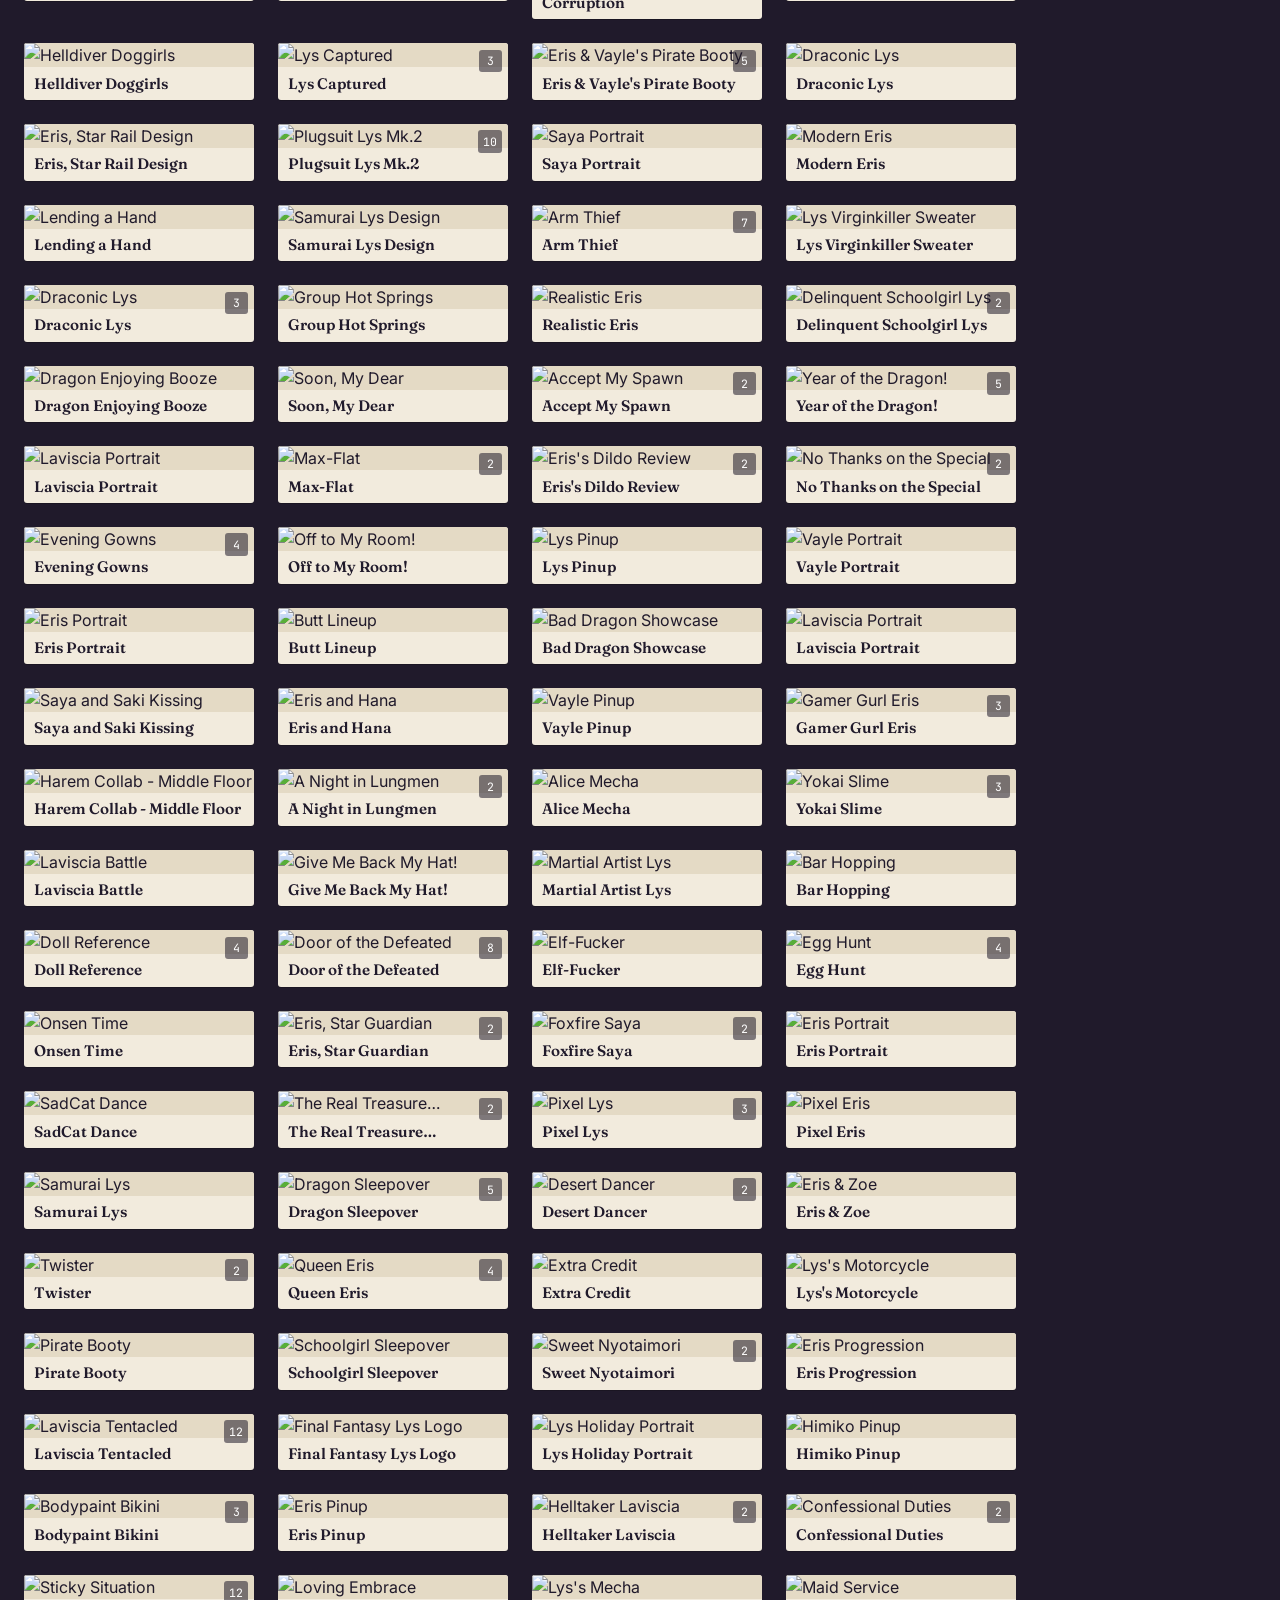
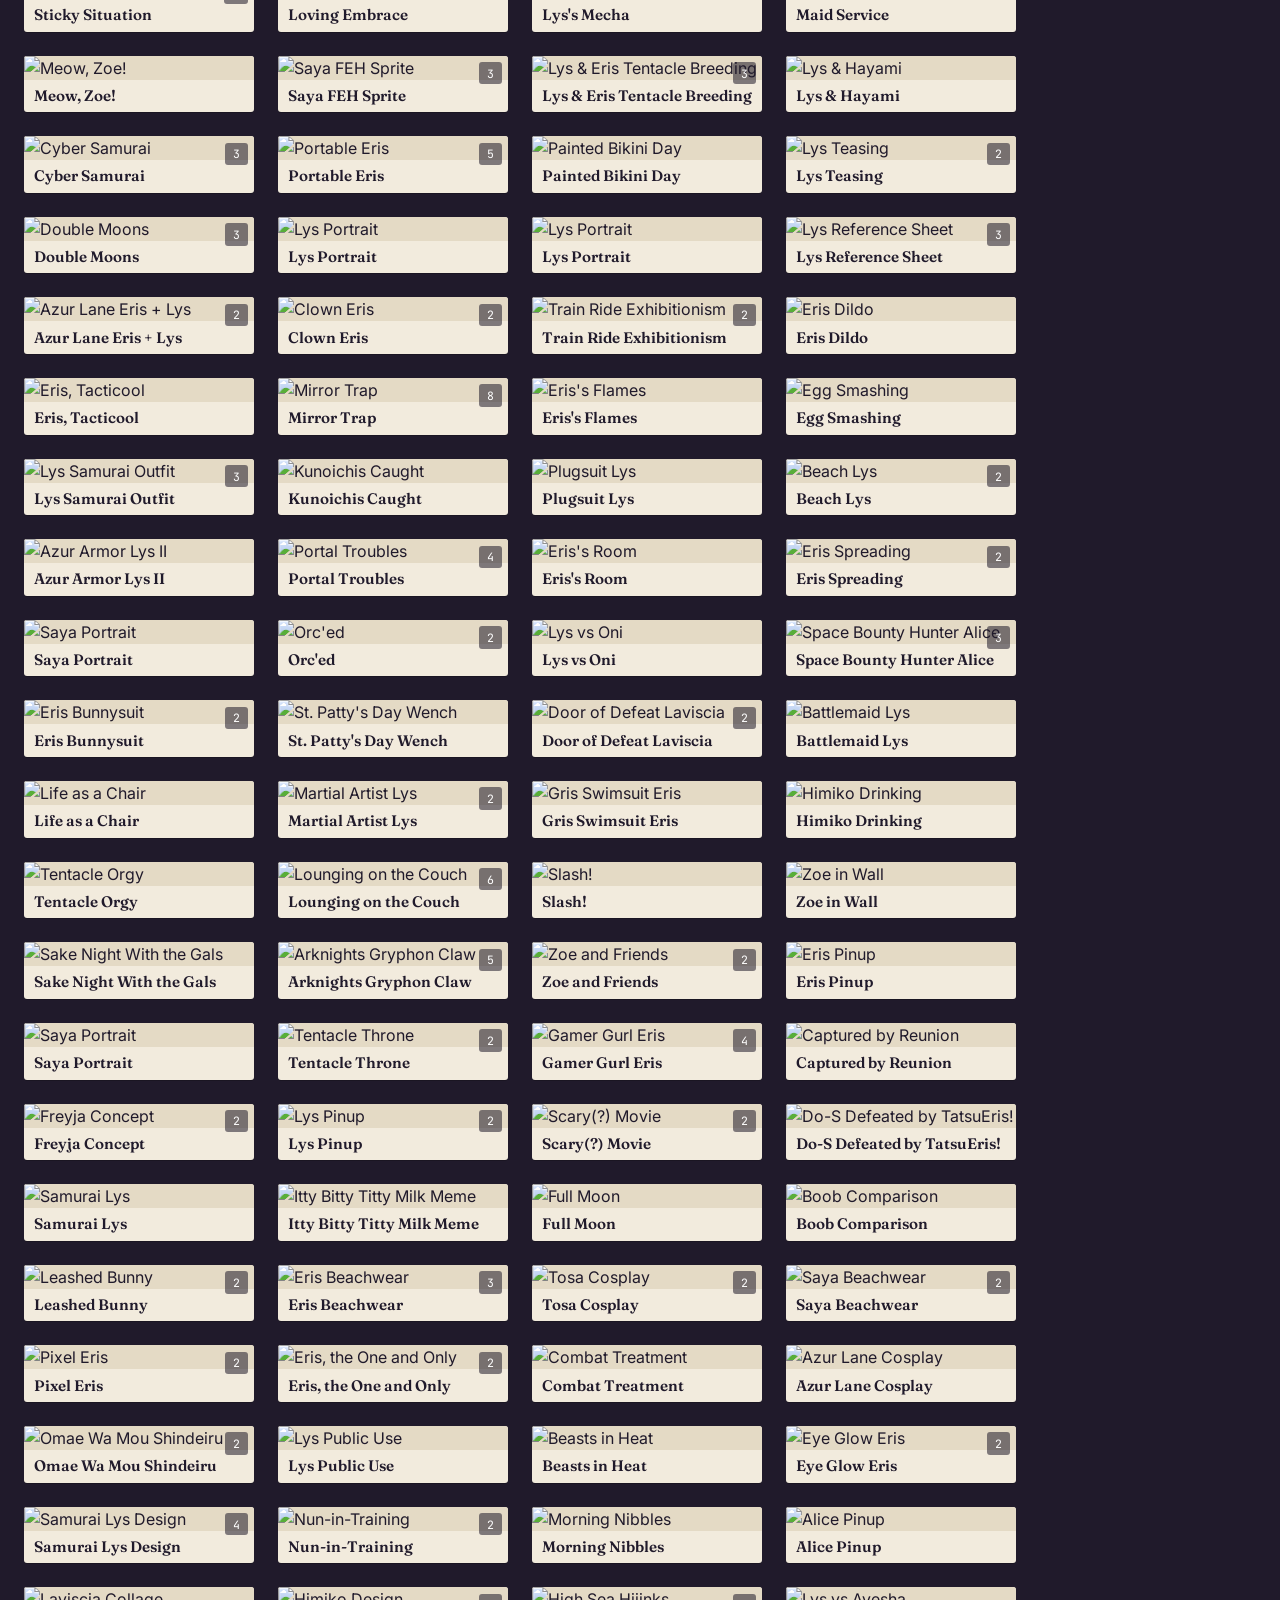
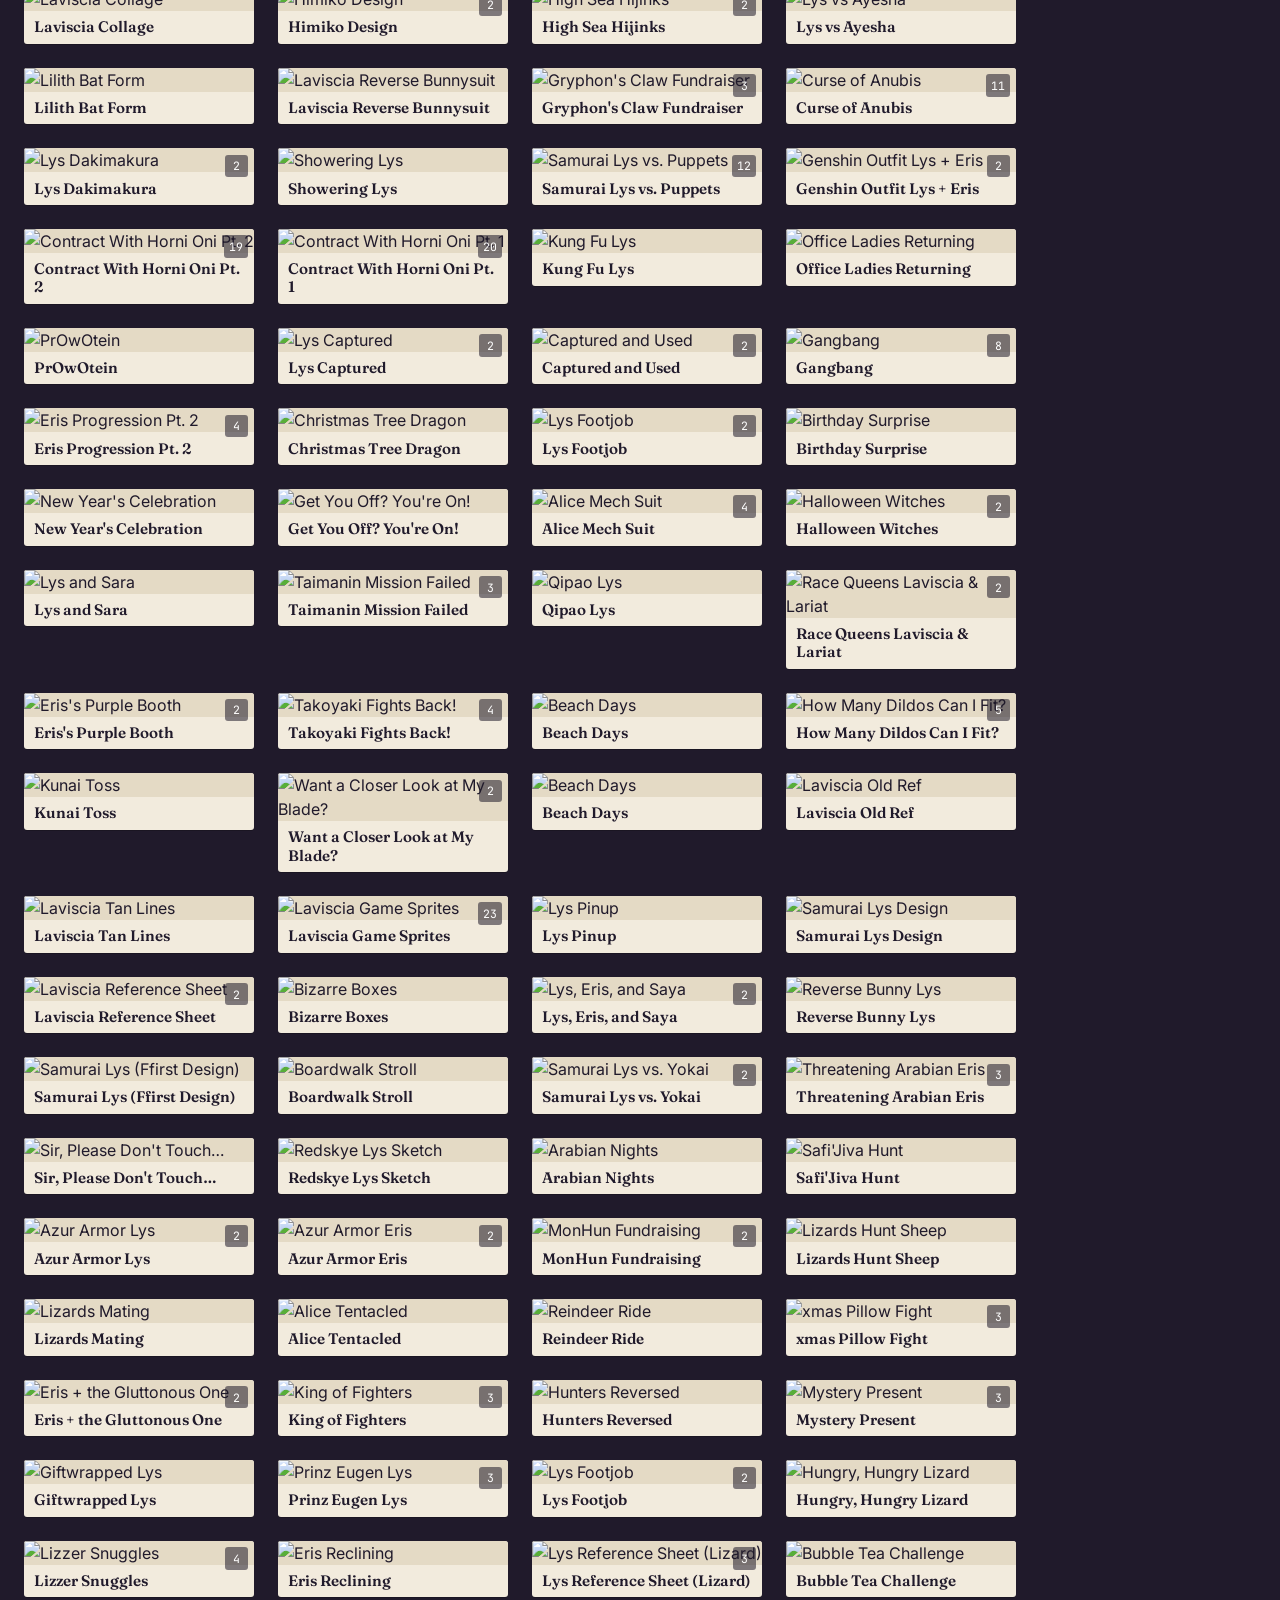
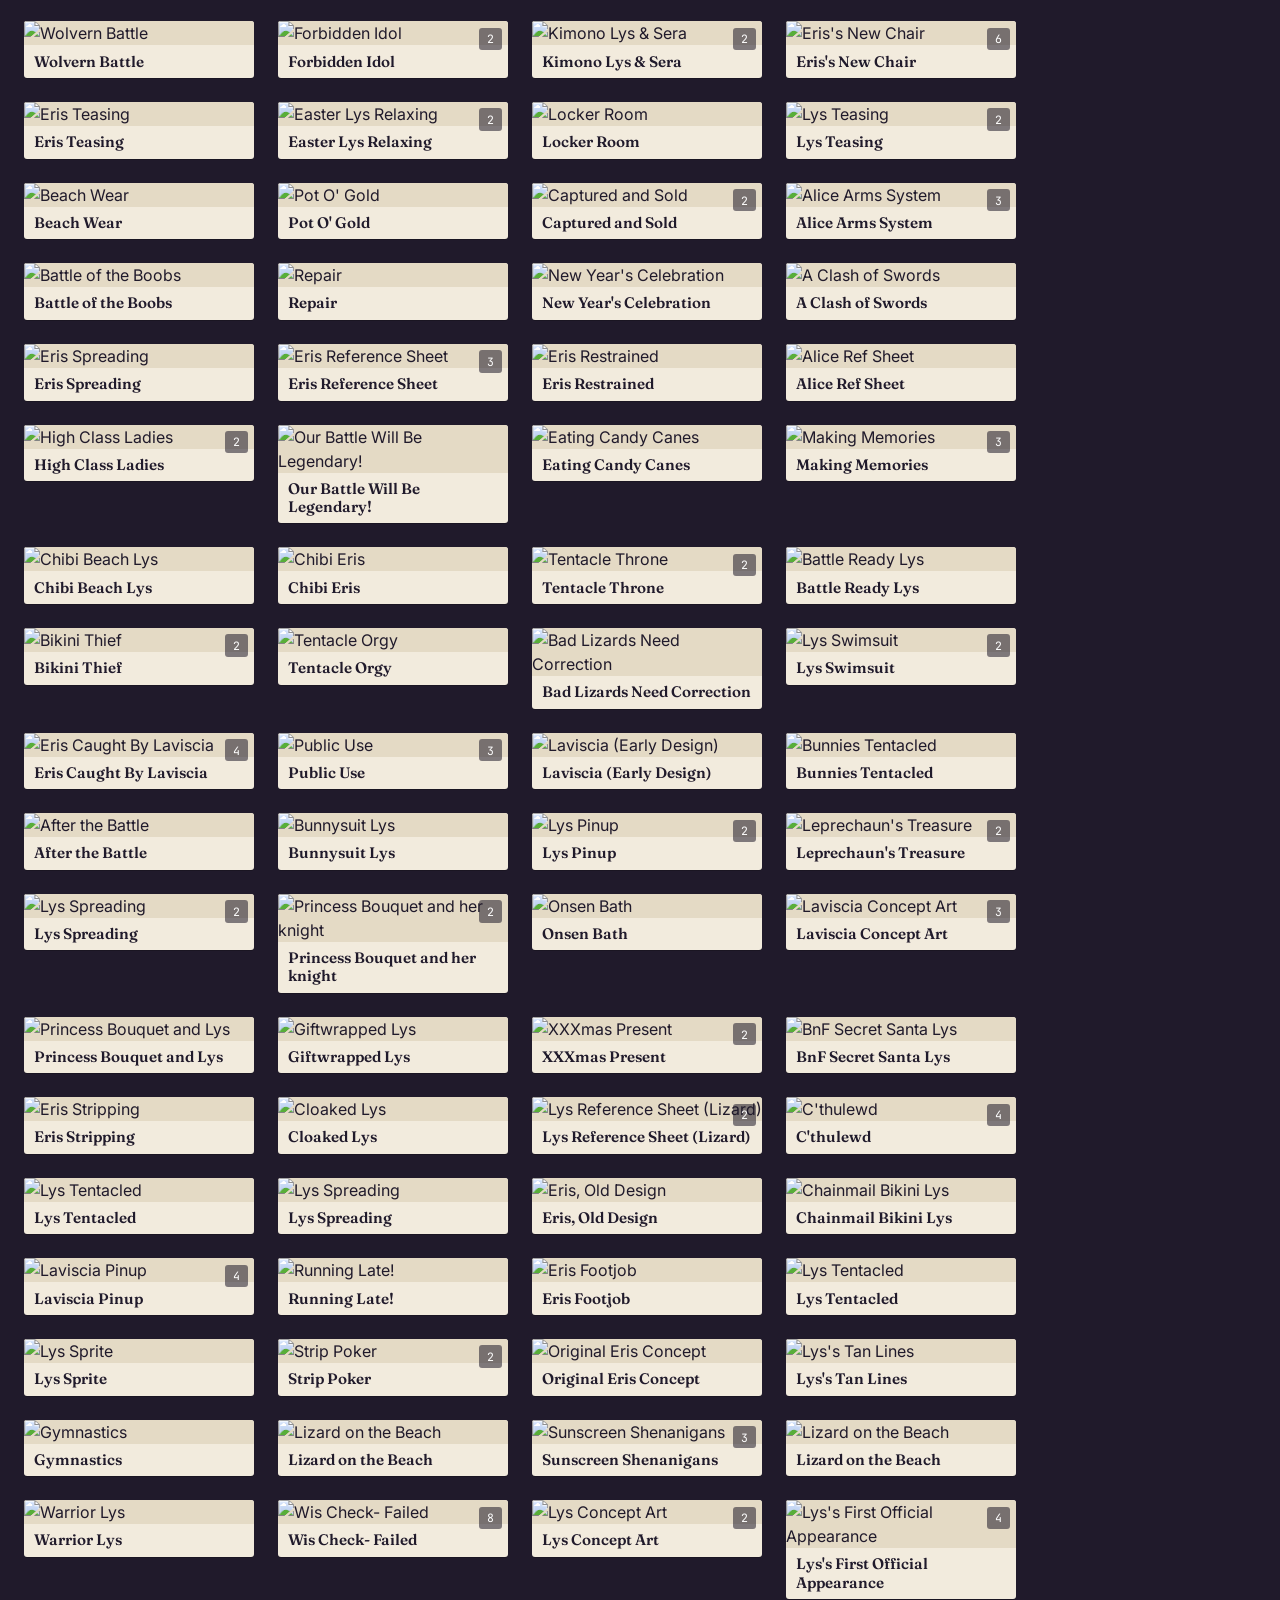
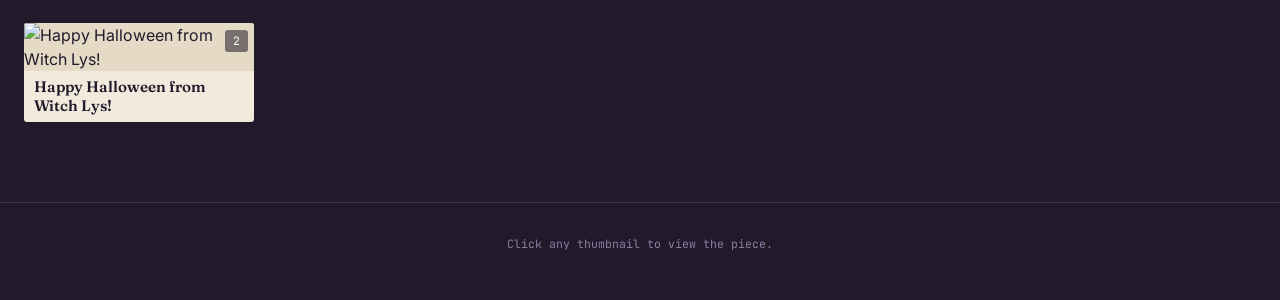
==== commit cad36681: "Add files via upload" ====
--- a/index.html
+++ b/index.html
@@ -9,14 +9,21 @@
 <link href="https://fonts.googleapis.com/css2?family=Fraunces:ital,opsz,wght@0,9..144,400;0,9..144,600;1,9..144,500&family=Inter:wght@400;500;600&family=JetBrains+Mono:wght@400;500&display=swap" rel="stylesheet">
 <link rel="stylesheet" href="styles.css">
 </head>
-<body>
+<body data-source="data.json">
 
 <header class="hero">
   <div class="hero-inner">
     <h1>Atelier951's Commission Gallery</h1>
-    <div class="hero-links">
-      <a href="#" class="hero-link" id="about-link">About</a>
-      <a href="https://x.com/atelier951" class="hero-link" target="_blank" rel="noopener noreferrer">Twitter</a>
+    <div class="hero-right">
+      <div class="nav-links">
+        <a href="index.html" class="nav-btn active">My OCs</a>
+        <a href="nonoc.html" class="nav-btn">Non-OC</a>
+        <a href="caffy.html" class="nav-btn">Caffy Doodles</a>
+      </div>
+      <div class="hero-links">
+        <a href="#" class="hero-link" id="about-link">About</a>
+        <a href="https://x.com/atelier951" class="hero-link" target="_blank" rel="noopener noreferrer">Twitter</a>
+      </div>
     </div>
   </div>
 </header>
@@ -36,7 +43,7 @@
     <div class="filter-group">
       <label for="series-select">Series</label>
       <select id="series-select">
-        <option value="">(None selected)</option>
+        <option value="">All</option>
       </select>
     </div>
     <div class="filter-group tags-group">
@@ -55,6 +62,9 @@
     </div>
     <button id="guro-toggle" class="guro-btn" type="button" aria-pressed="false">
       <span aria-hidden="true">🩸</span> Show guro
+    </button>
+    <button id="bestiality-toggle" class="guro-btn" type="button" aria-pressed="false">
+      <span aria-hidden="true">🐴</span> Show bestiality
     </button>
     <button id="clear-filters" class="clear-btn">Clear filters</button>
     <p class="result-count" id="result-count"></p>
@@ -88,7 +98,10 @@
         <p class="modal-description" id="modal-description"></p>
         <p class="modal-source" id="modal-source" hidden><a id="modal-source-link" href="#" target="_blank" rel="noopener noreferrer">Source</a></p>
       </div>
-      <p class="modal-count" id="modal-count"></p>
+      <div class="modal-side">
+        <a class="modal-original-link" id="modal-original-link" href="#" target="_blank" rel="noopener noreferrer">View original size</a>
+        <p class="modal-count" id="modal-count"></p>
+      </div>
     </div>
   </div>
 </div>
--- a/styles.css
+++ b/styles.css
@@ -68,6 +68,43 @@
 
 .hero-link:hover { color: var(--gold); }
 
+.hero-right {
+  display: flex;
+  align-items: center;
+  gap: 1.5rem;
+  flex-wrap: wrap;
+}
+
+.nav-links {
+  display: flex;
+  gap: 0.6rem;
+  flex-wrap: wrap;
+}
+
+.nav-btn {
+  text-decoration: none;
+  font-size: 0.9rem;
+  font-weight: 500;
+  color: var(--paper);
+  background: var(--ink-soft);
+  border: 1px solid var(--border);
+  border-radius: var(--radius);
+  padding: 0.3rem 0.65rem;
+  transition: background 0.15s ease, border-color 0.15s ease, color 0.15s ease;
+  white-space: nowrap;
+}
+
+.nav-btn:hover {
+  border-color: var(--gold);
+  color: var(--gold);
+}
+
+.nav-btn.active {
+  background: rgba(200, 155, 60, 0.18);
+  border-color: var(--gold);
+  color: var(--paper);
+}
+
 /* ---------- Filter bar ---------- */
 
 .filter-bar {
@@ -75,9 +112,9 @@
   top: 0;
   z-index: 10;
   display: flex;
-  flex-wrap: nowrap;
-  align-items: center;
-  gap: 0.75rem;
+  flex-wrap: wrap;
+  align-items: center;
+  gap: 0.6rem 0.75rem;
   padding: 0.5rem 1.5rem;
   max-width: 1548px;
   margin: 0 auto;
@@ -114,7 +151,7 @@
   font-size: 0.75rem;
 }
 
-.tags-group { flex: 0 1 130px; min-width: 0; }
+.tags-group { flex: 0 0 130px; min-width: 130px; }
 
 .search-group {
   flex: 0 0 220px;
@@ -259,6 +296,24 @@
   white-space: nowrap;
 }
 
+@media (max-width: 640px) {
+  .filter-bar {
+    position: static;
+  }
+  .search-group,
+  .tags-group {
+    flex: 1 1 100%;
+  }
+  .filter-group {
+    flex: 1 1 45%;
+  }
+  .result-count {
+    margin: 0;
+    flex: 1 1 100%;
+    text-align: right;
+  }
+}
+
 /* ---------- Gallery ---------- */
 
 .gallery {
@@ -477,6 +532,27 @@
   white-space: nowrap;
 }
 
+.modal-side {
+  display: flex;
+  flex-direction: column;
+  align-items: flex-end;
+  gap: 0.4rem;
+}
+
+.modal-original-link {
+  font-family: var(--font-mono);
+  font-size: 0.75rem;
+  color: var(--muted);
+  text-decoration: underline;
+  text-underline-offset: 2px;
+  white-space: nowrap;
+  transition: color 0.15s ease;
+}
+
+.modal-original-link:hover {
+  color: var(--gold);
+}
+
 .modal-description {
   font-family: var(--font-body);
   font-size: 0.85rem;
